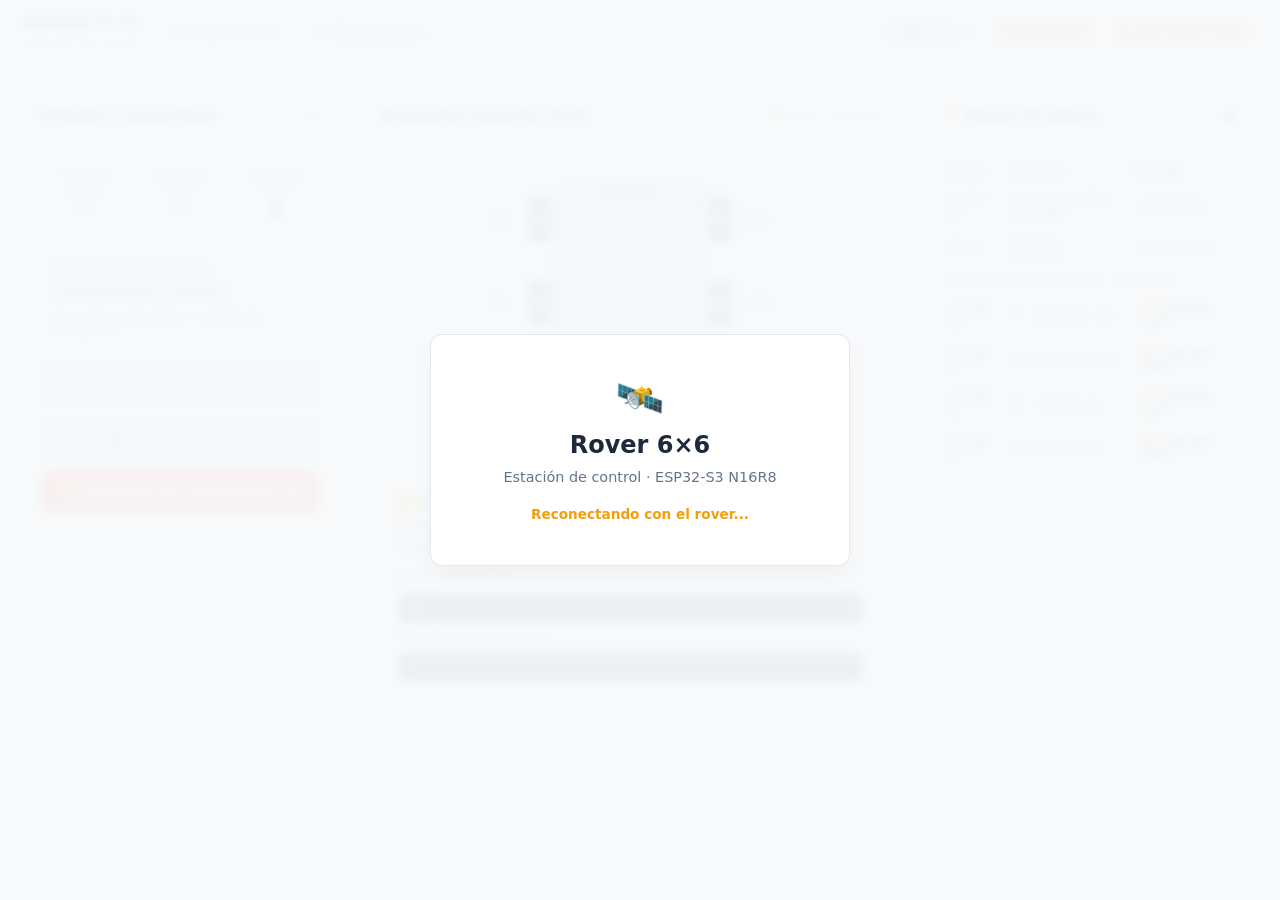
==== Proyecto_rover_panel/rover_web_gcs/index.html @ 93b54c99 "Version Arduino: traccion unica BTS7960 + direccion 4WS con 4 servos Nuevo firmware Arduino (Proyect" ====
<!DOCTYPE html>
<html lang="es">
<head>
    <meta charset="UTF-8">
    <meta name="viewport" content="width=device-width, initial-scale=1.0">
    <title>Rover 6x6 · Estación de Control</title>
    <link rel="stylesheet" href="style.css">
</head>
<body>

<!-- ===================== PANTALLA DE CONEXIÓN ===================== -->
<div id="login-screen">
    <div class="login-card">
        <div class="logo-icon">🛰️</div>
        <h2>Rover 6×6</h2>
        <p>Estación de control · ESP32-S3 N16R8</p>

        <!-- Estas opciones se ocultan cuando la propia ESP sirve la página:
             en ese caso el enlace ya existe y se conecta sola. -->
        <div class="conn-options">
            <button class="btn btn-primary" onclick="App.connectSerial()">
                🔌 Conectar por cable (USB)
            </button>

            <details class="conn-advanced">
                <summary>Conexión inalámbrica</summary>
                <div class="input-group">
                    <label for="rover-ip">Dirección IP</label>
                    <input type="text" id="rover-ip" value="192.168.4.1" placeholder="192.168.4.1">
                </div>
                <div class="input-group">
                    <label for="rover-port">Puerto</label>
                    <input type="text" id="rover-port" value="80" placeholder="80">
                </div>
                <button class="btn btn-secondary" onclick="App.connectWifi()">
                    📡 Conectar por Wi-Fi
                </button>
            </details>

            <button class="btn btn-ghost" onclick="App.connectDemo()">
                🧪 Simulación (sin hardware)
            </button>
        </div>

        <div id="login-status" class="login-status-msg"></div>
    </div>
</div>

<!-- ===================== CABECERA ===================== -->
<header class="app-header">
    <div class="header-brand">
        <span class="brand-title">ROVER 6×6</span>
        <span class="brand-subtitle">Estación de control</span>
    </div>

    <nav class="mode-tabs">
        <button class="tab-btn active" id="tab-general" onclick="App.switchMode('general')">🎮 Operación</button>
        <button class="tab-btn" id="tab-diagnostics" onclick="App.switchMode('diagnostics')">⚙️ Diagnóstico</button>
    </nav>

    <div class="header-badges">
        <span id="latency-badge" class="badge badge-gray">Latencia: --</span>
        <span id="control-badge" class="badge badge-warning" hidden>OBSERVADOR</span>
        <span id="arm-badge" class="badge badge-danger">DESARMADO</span>
        <span id="status-badge" class="badge badge-danger">● DESCONECTADO</span>
        <button id="btn-disconnect" class="btn-icon" title="Desconectar" hidden
                onclick="App.disconnect()">⏏</button>
    </div>
</header>

<div id="notice-bar" class="notice-bar"></div>

<main class="main-container">

    <!-- ===================== VISTA: OPERACIÓN ===================== -->
    <div id="view-general" class="dashboard-grid">

        <!-- Columna izquierda -->
        <div class="card">
            <div class="header-title"><span>Estado y seguridad</span><span class="card-icon">⚡</span></div>
            <hr class="divider">

            <div class="sys-stats">
                <div class="metric-box">
                    <span class="metric-label">Tiempo activo</span>
                    <strong id="uptime-val" class="metric-big">--</strong>
                </div>
                <div class="metric-box">
                    <span class="metric-label">Memoria libre</span>
                    <strong id="heap-val" class="metric-big">--</strong>
                </div>
                <div class="metric-box">
                    <span class="metric-label">Clientes web</span>
                    <strong id="clients-val" class="metric-big">0</strong>
                </div>
            </div>

            <div class="input-hud-card">
                <span class="hud-title">Entradas de conducción</span>
                <div class="hud-indicators">
                    <div id="hud-wasd" class="hud-chip">Teclado WASD</div>
                    <div id="hud-gamepad" class="hud-chip">Mando</div>
                </div>
                <p class="hint">Esc o barra espaciadora = parada de emergencia</p>
            </div>

            <div class="action-stack">
                <button id="btn-preflight" class="btn btn-wizard" data-needs-control disabled onclick="App.startPreFlight()">
                    ⚙️ Calibración pre-vuelo
                </button>
                <button id="btn-arm-toggle" class="btn btn-arm" data-needs-control disabled onclick="App.toggleArm()">
                    🛡️ ARMAR ROVER
                </button>
                <button class="btn btn-danger" onclick="App.emergencyStop()">
                    ⛔ PARADA DE EMERGENCIA
                </button>
            </div>
        </div>

        <!-- Columna central -->
        <div class="card card-center">
            <div class="header-title">
                <span>Esquema superior 6×6</span>
                <span class="legend-text">
                    <span class="dot dot-active"></span> Activo
                    <span class="dot dot-idle"></span> Reposo
                </span>
            </div>

            <div class="rover-view">
                <div class="rover-chassis">
                    <div class="chassis-header">FRENTE</div>

                    <div class="wheel w-front-left" id="m1">
                        <span class="wheel-label">M1</span><span class="wheel-val wheel-val-left">0%</span>
                    </div>
                    <div class="wheel w-front-right" id="m2">
                        <span class="wheel-label">M2</span><span class="wheel-val wheel-val-right">0%</span>
                    </div>
                    <div class="wheel w-mid-left" id="m3">
                        <span class="wheel-label">M3</span><span class="wheel-val wheel-val-left">0%</span>
                    </div>
                    <div class="wheel w-mid-right" id="m4">
                        <span class="wheel-label">M4</span><span class="wheel-val wheel-val-right">0%</span>
                    </div>
                    <div class="wheel w-rear-left" id="m5">
                        <span class="wheel-label">M5</span><span class="wheel-val wheel-val-left">0%</span>
                    </div>
                    <div class="wheel w-rear-right" id="m6">
                        <span class="wheel-label">M6</span><span class="wheel-val wheel-val-right">0%</span>
                    </div>
                </div>

                <div id="motor-test-popover" class="motor-popover hidden">
                    <div class="popover-header">
                        <span id="popover-title">Motor</span>
                        <button class="popover-close" onclick="App.closeMotorPopover()">×</button>
                    </div>
                    <div class="popover-buttons">
                        <button class="btn btn-popover btn-yes" data-needs-control id="btn-popover-forward">Adelante</button>
                        <button class="btn btn-popover btn-no" data-needs-control id="btn-popover-backward">Atrás</button>
                    </div>
                    <p class="hint">Mantén pulsado para mover</p>
                </div>
            </div>

            <!-- Monitor de enlace -->
            <div class="link-monitor">
                <div class="header-title"><span>📶 Monitor de enlace</span></div>
                <div class="link-stats">
                    <div><span class="metric-label">Estado</span><strong id="debug-link-status" data-state="off">Desconectado</strong></div>
                    <div><span class="metric-label">Tramas OK</span><strong id="debug-rx-ok" data-state="ok">0</strong></div>
                    <div><span class="metric-label">Tramas con error</span><strong id="debug-rx-err" data-state="ok">0</strong></div>
                </div>
                <span class="metric-label">Último envío (TX)</span>
                <pre id="debug-tx-data" class="wire-log wire-tx">—</pre>
                <span class="metric-label">Última telemetría (RX)</span>
                <pre id="debug-rx-data" class="wire-log wire-rx">—</pre>
            </div>
        </div>

        <!-- Columna derecha -->
        <div class="card">
            <div class="header-title"><span>📍 Mapa de pines</span><span class="card-icon">🔌</span></div>
            <hr class="divider">

            <div class="gpio-table-container">
                <table class="gpio-table">
                    <thead>
                        <tr><th>GPIO</th><th>Función</th><th>Estado</th></tr>
                    </thead>
                    <tbody>
                        <tr><td><strong>4 / 5 / 6</strong></td><td>Tracción M1–M6 · BTS7960</td><td><span id="pin-drive-badge" class="pin-badge pin-idle">INACTIVO</span></td></tr>
                        <tr><td><strong>8 / 9</strong></td><td>Bus I2C · PCA9685</td><td><span id="pin-i2c-badge" class="pin-badge pin-idle">SIN ENLACE</span></td></tr>
                        <tr><td colspan="3" class="table-section">Servos de dirección · PCA9685</td></tr>
                        <tr><td><strong>Canal 0</strong></td><td>FL · delantero izq</td><td><span id="servo-dir-0-badge" class="pin-badge pin-i2c">⏺️ CENTRO (90°)</span></td></tr>
                        <tr><td><strong>Canal 1</strong></td><td>FR · delantero der</td><td><span id="servo-dir-1-badge" class="pin-badge pin-i2c">⏺️ CENTRO (90°)</span></td></tr>
                        <tr><td><strong>Canal 2</strong></td><td>RL · trasero izq</td><td><span id="servo-dir-2-badge" class="pin-badge pin-i2c">⏺️ CENTRO (90°)</span></td></tr>
                        <tr><td><strong>Canal 3</strong></td><td>RR · trasero der</td><td><span id="servo-dir-3-badge" class="pin-badge pin-i2c">⏺️ CENTRO (90°)</span></td></tr>
                    </tbody>
                </table>
            </div>
        </div>
    </div>

    <!-- ===================== VISTA: DIAGNÓSTICO ===================== -->
    <div id="view-diagnostics" class="dashboard-grid grid-two hidden">

        <div class="card">
            <div class="header-title"><span>Tracción (M1–M6)</span></div>
            <p class="section-desc">Los 6 motores van en paralelo a un canal BTS7960: una sola consigna de velocidad y sentido.</p>

            <div class="motor-grid">
                <div class="motor-control-item" data-motor="0">
                    <label>Tracción M1–M6 · BTS7960</label>
                    <input type="range" min="-100" max="100" value="0" data-needs-control oninput="App.setDrive(this.value)">
                    <span class="val-display">0%</span>
                </div>
            </div>

            <button class="btn btn-secondary" data-needs-control onclick="App.stopDrive()">Detener tracción</button>
        </div>

        <div class="card">
            <div class="header-title"><span>Servos de dirección</span></div>

            <div class="sub-section">
                <h4>Un servo por esquina · PCA9685</h4>
                <div class="servo-row">
                    <label>FL · canal 0 (del. izq)</label>
                    <input type="range" min="0" max="180" value="90" data-needs-control oninput="App.setServo(0, this.value)">
                    <span id="servo-0-val">⏺️ CENTRO (90°)</span>
                </div>
                <div class="servo-row">
                    <label>FR · canal 1 (del. der)</label>
                    <input type="range" min="0" max="180" value="90" data-needs-control oninput="App.setServo(1, this.value)">
                    <span id="servo-1-val">⏺️ CENTRO (90°)</span>
                </div>
                <div class="servo-row">
                    <label>RL · canal 2 (tras. izq)</label>
                    <input type="range" min="0" max="180" value="90" data-needs-control oninput="App.setServo(2, this.value)">
                    <span id="servo-2-val">⏺️ CENTRO (90°)</span>
                </div>
                <div class="servo-row">
                    <label>RR · canal 3 (tras. der)</label>
                    <input type="range" min="0" max="180" value="90" data-needs-control oninput="App.setServo(3, this.value)">
                    <span id="servo-3-val">⏺️ CENTRO (90°)</span>
                </div>
            </div>
        </div>

    </div>
</main>

<!-- ===================== MODAL PRE-VUELO ===================== -->
<div id="calibration-modal" class="modal-backdrop">
    <div class="modal-content">
        <div class="wizard-header">
            <span class="wizard-step-badge" id="modal-step-badge">PASO 1</span>
            <h3 id="modal-step-title">Comprobación del enlace</h3>
        </div>
        <div class="wizard-body">
            <p id="modal-step-desc">Verificando enlace...</p>
        </div>
        <div class="wizard-footer">
            <button class="btn btn-no" onclick="App.answerPreFlight(false)">Cancelar</button>
            <button class="btn btn-yes" id="btn-wizard-yes" onclick="App.answerPreFlight(true)">Sí, confirmar</button>
        </div>
    </div>
</div>

<script src="app.js"></script>
</body>
</html>
---- Proyecto_rover_panel/rover_web_gcs/style.css ----
/* ==========================================================================
   Rover 6x6 - Estacion de control
   ========================================================================== */

:root {
    --bg-primary: #F8F9FA;
    --card-bg: #FFFFFF;
    --text-main: #1E293B;
    --text-muted: #64748B;
    --accent-blue: #2563EB;
    --accent-purple: #8B5CF6;
    --success: #10B981;
    --warning: #F59E0B;
    --danger: #EF4444;
    --border-color: #E2E8F0;
    --surface-alt: #F8FAFC;
    --radius: 12px;
    --shadow: 0 10px 25px -5px rgba(0, 0, 0, 0.05);
}

* {
    box-sizing: border-box;
    margin: 0;
    padding: 0;
    font-family: 'Segoe UI', system-ui, -apple-system, BlinkMacSystemFont, sans-serif;
}

body {
    background-color: var(--bg-primary);
    color: var(--text-main);
    display: flex;
    flex-direction: column;
    height: 100vh;
    overflow: hidden;
}

.hidden { display: none !important; }

/* --- 1. PANTALLA DE CONEXION --- */
#login-screen {
    position: fixed;
    inset: 0;
    background: rgba(248, 249, 250, 0.96);
    display: flex;
    justify-content: center;
    align-items: center;
    z-index: 1000;
    backdrop-filter: blur(4px);
}

.login-card {
    background: var(--card-bg);
    padding: 2.5rem;
    border-radius: var(--radius);
    box-shadow: var(--shadow);
    border: 1px solid var(--border-color);
    width: 100%;
    max-width: 420px;
    text-align: center;
    display: flex;
    flex-direction: column;
    gap: 0.6rem;
}

.logo-icon { font-size: 2.5rem; }
.login-card h2 { font-size: 1.5rem; }
.login-card p { color: var(--text-muted); font-size: 0.9rem; margin-bottom: 0.75rem; }

.conn-advanced {
    text-align: left;
    border: 1px solid var(--border-color);
    border-radius: 8px;
    padding: 0.6rem 0.8rem;
}

.conn-advanced summary {
    cursor: pointer;
    font-size: 0.85rem;
    font-weight: 600;
    color: var(--text-muted);
    user-select: none;
}

.conn-advanced[open] summary { margin-bottom: 0.8rem; }

.input-group { margin-bottom: 0.8rem; }

.input-group label {
    display: block;
    font-size: 0.72rem;
    font-weight: 700;
    margin-bottom: 0.3rem;
    color: var(--text-muted);
    letter-spacing: 0.5px;
    text-transform: uppercase;
}

.input-group input {
    width: 100%;
    padding: 0.6rem;
    border: 1px solid var(--border-color);
    border-radius: 8px;
    font-size: 0.95rem;
    outline: none;
    transition: border-color 0.2s;
}

.input-group input:focus { border-color: var(--accent-blue); }

.login-status-msg {
    min-height: 1.2rem;
    font-size: 0.85rem;
    font-weight: 600;
    color: var(--text-muted);
}

.login-status-msg[data-kind="info"] { color: var(--warning); }
.login-status-msg[data-kind="error"] { color: var(--danger); }

/* --- BOTONES --- */
.btn {
    width: 100%;
    padding: 0.8rem;
    background: var(--accent-blue);
    color: white;
    border: none;
    border-radius: 8px;
    font-weight: 600;
    font-size: 0.95rem;
    cursor: pointer;
    transition: opacity 0.15s ease, transform 0.15s ease;
}

.btn:hover:not(:disabled) { opacity: 0.92; transform: translateY(-1px); }
.btn:disabled { background: #CBD5E1; cursor: not-allowed; transform: none; }

.btn-primary   { background: var(--accent-blue); }
.btn-secondary { background: #475569; }
.btn-wizard    { background: var(--accent-purple); }
.btn-danger    { background: var(--danger); }
.btn-yes       { background: var(--success); }
.btn-no        { background: var(--danger); }

.btn-ghost {
    background: transparent;
    color: var(--text-muted);
    border: 1px dashed var(--border-color);
}

.btn-arm { background: var(--danger); }
.btn-arm.armed { background: var(--success); }

.btn-small { padding: 0.4rem 0.8rem; font-size: 0.85rem; width: auto; }

.btn-icon {
    background: transparent;
    border: 1px solid var(--border-color);
    border-radius: 6px;
    width: 28px;
    height: 28px;
    cursor: pointer;
    color: var(--text-muted);
    font-size: 0.9rem;
    line-height: 1;
}

.btn-icon:hover { color: var(--danger); border-color: var(--danger); }

/* --- 2. CABECERA --- */
.app-header {
    background: var(--card-bg);
    border-bottom: 1px solid var(--border-color);
    padding: 0.75rem 1.5rem;
    display: flex;
    align-items: center;
    justify-content: space-between;
    gap: 0.75rem 1rem;
    flex-wrap: wrap;
}

.brand-title { font-size: 1.1rem; font-weight: 800; display: block; }
.brand-subtitle { font-size: 0.75rem; color: var(--text-muted); }

.mode-tabs {
    display: flex;
    gap: 0.5rem;
    background: #F1F5F9;
    padding: 4px;
    border-radius: 10px;
}

.tab-btn {
    padding: 0.5rem 1rem;
    border: none;
    background: transparent;
    border-radius: 7px;
    font-size: 0.85rem;
    font-weight: 600;
    color: var(--text-muted);
    cursor: pointer;
    transition: background 0.2s, color 0.2s;
}

.tab-btn.active {
    background: var(--card-bg);
    color: var(--accent-blue);
    box-shadow: 0 2px 5px rgba(0, 0, 0, 0.05);
}

.header-badges {
    display: flex;
    gap: 0.5rem;
    align-items: center;
    flex-wrap: wrap;
    justify-content: flex-end;
    /* min-width:0 permite que el bloque se comprima y sus insignias envuelvan
       en pantallas estrechas, en vez de empujar el ancho de la pagina. */
    flex: 1 1 auto;
    min-width: 0;
}

.badge {
    font-size: 0.75rem;
    font-weight: 700;
    padding: 0.35rem 0.75rem;
    border-radius: 20px;
    white-space: nowrap;
}

.badge-gray    { background: #E2E8F0; color: #475569; }
.badge-warning { background: #FEF3C7; color: #D97706; }
.badge-success { background: #D1FAE5; color: #059669; }
.badge-danger  { background: #FEE2E2; color: #DC2626; }

/* --- Barra de avisos --- */
.notice-bar {
    max-height: 0;
    overflow: hidden;
    background: #FEF3C7;
    color: #92400E;
    font-size: 0.85rem;
    font-weight: 600;
    text-align: center;
    transition: max-height 0.2s ease, padding 0.2s ease;
    padding: 0 1rem;
}

.notice-bar.visible { max-height: 3rem; padding: 0.6rem 1rem; }

/* --- 3. REJILLA PRINCIPAL --- */
.main-container { flex: 1; padding: 1.25rem; overflow-y: auto; }

.dashboard-grid {
    display: grid;
    grid-template-columns: 320px minmax(0, 1fr) 340px;
    gap: 1.25rem;
    align-items: start;
    min-height: 100%;
}

.dashboard-grid.grid-two { grid-template-columns: minmax(0, 1fr) minmax(0, 1fr); }

@media (max-width: 1200px) {
    .dashboard-grid,
    .dashboard-grid.grid-two { grid-template-columns: 1fr; }
}

/* La ESP sirvio la pagina: el enlace ya existe, sobra elegir transporte. */
#login-screen.web-mode .conn-options { display: none; }

.card {
    background: var(--card-bg);
    border-radius: var(--radius);
    border: 1px solid var(--border-color);
    padding: 1.25rem;
    display: flex;
    flex-direction: column;
    gap: 1rem;
    box-shadow: var(--shadow);
}

.header-title {
    font-size: 1rem;
    font-weight: 700;
    display: flex;
    justify-content: space-between;
    align-items: center;
    gap: 0.5rem;
}

.divider { border: 0; border-top: 1px solid var(--border-color); }

.legend-text { font-size: 0.7rem; color: var(--text-muted); font-weight: 500; }

.dot {
    display: inline-block;
    width: 8px;
    height: 8px;
    border-radius: 50%;
    margin-left: 0.4rem;
}

.dot-active { background: var(--success); }
.dot-idle { background: #CBD5E1; }

.hint { font-size: 0.7rem; color: var(--text-muted); margin-top: 0.5rem; }

/* --- Metricas --- */
.metric-box {
    background: var(--surface-alt);
    border-radius: 8px;
    padding: 0.85rem;
    border: 1px solid #F1F5F9;
}

.metric-label {
    font-size: 0.72rem;
    color: var(--text-muted);
    font-weight: 600;
    display: block;
    margin-bottom: 0.25rem;
}

.metric-big { font-size: 1.35rem; font-weight: 800; }

.sys-stats { display: grid; grid-template-columns: repeat(3, 1fr); gap: 0.5rem; }
.sys-stats .metric-box { padding: 0.6rem; text-align: center; }
.sys-stats .metric-label { font-size: 0.65rem; }

.action-stack {
    display: flex;
    flex-direction: column;
    gap: 0.6rem;
    margin-top: auto;
}

/* --- HUD de entradas --- */
.input-hud-card { background: #F1F5F9; padding: 0.75rem; border-radius: 8px; }

.hud-title {
    font-size: 0.72rem;
    font-weight: 700;
    color: var(--text-muted);
    display: block;
    margin-bottom: 0.4rem;
}

.hud-indicators { display: flex; gap: 0.5rem; }

.hud-chip {
    font-size: 0.7rem;
    font-weight: 700;
    padding: 0.25rem 0.5rem;
    background: #CBD5E1;
    color: #475569;
    border-radius: 4px;
    transition: background 0.15s, color 0.15s;
}

.hud-chip.active { background: var(--accent-blue); color: white; }

/* --- 4. ESQUEMA TOP-DOWN --- */
.rover-view {
    position: relative;
    background: #F1F5F9;
    border-radius: var(--radius);
    display: flex;
    justify-content: center;
    align-items: center;
    border: 1px dashed var(--border-color);
    min-height: 320px;
    padding: 1rem 3rem;
}

.rover-chassis {
    width: 150px;
    height: 240px;
    background: #CBD5E1;
    border-radius: 18px;
    position: relative;
    box-shadow: inset 0 0 12px rgba(0, 0, 0, 0.06);
    border: 2px solid #94A3B8;
}

.chassis-header {
    text-align: center;
    font-size: 0.65rem;
    font-weight: 800;
    color: #475569;
    margin-top: 6px;
    letter-spacing: 1px;
}

.wheel {
    --wheel-power: 0%;
    width: 26px;
    height: 48px;
    background: #475569;
    border-radius: 7px;
    position: absolute;
    border: 2px solid #94A3B8;
    transition: background 0.2s, border-color 0.2s, transform 0.15s;
    display: flex;
    align-items: center;
    justify-content: center;
    cursor: pointer;
}

.wheel:hover { box-shadow: 0 0 10px rgba(37, 99, 235, 0.4); transform: scale(1.06); }

/* La barra interior crece con el modulo de la velocidad. */
.wheel::after {
    content: '';
    position: absolute;
    inset: auto 2px 2px 2px;
    height: var(--wheel-power);
    max-height: calc(100% - 4px);
    border-radius: 5px;
    background: rgba(255, 255, 255, 0.35);
    transition: height 0.15s linear;
}

.wheel-label { font-size: 0.65rem; font-weight: 800; color: #FFF; z-index: 1; }

.wheel-val {
    font-size: 0.72rem;
    font-weight: 700;
    color: var(--text-main);
    background: #FFF;
    padding: 2px 6px;
    border-radius: 6px;
    border: 1px solid var(--border-color);
    box-shadow: 0 2px 4px rgba(0, 0, 0, 0.06);
    position: absolute;
    top: 50%;
    transform: translateY(-50%);
    white-space: nowrap;
}

.wheel-val-left { right: 34px; }
.wheel-val-right { left: 34px; }

.wheel.active { background: var(--success); border-color: #059669; }
.wheel.active.reverse { background: var(--warning); border-color: #D97706; }

.w-front-left  { top: 12px; left: -30px; }
.w-front-right { top: 12px; right: -30px; }
.w-mid-left    { top: 96px; left: -30px; }
.w-mid-right   { top: 96px; right: -30px; }
.w-rear-left   { bottom: 12px; left: -30px; }
.w-rear-right  { bottom: 12px; right: -30px; }

/* --- Monitor de enlace --- */
.link-monitor {
    background: var(--surface-alt);
    border: 1px solid var(--border-color);
    border-radius: var(--radius);
    padding: 1rem;
    display: flex;
    flex-direction: column;
    gap: 0.4rem;
}

.link-stats {
    display: grid;
    grid-template-columns: repeat(3, 1fr);
    gap: 0.75rem;
    margin-bottom: 0.4rem;
}

.link-stats strong { font-size: 0.85rem; font-weight: 700; }
.link-stats strong[data-state="ok"]   { color: var(--success); }
.link-stats strong[data-state="warn"] { color: var(--warning); }
.link-stats strong[data-state="off"]  { color: var(--text-muted); }

.wire-log {
    background: #0F172A;
    padding: 0.5rem;
    border-radius: 6px;
    font-family: 'Cascadia Code', Consolas, monospace;
    font-size: 0.7rem;
    white-space: pre-wrap;
    word-break: break-all;
    max-height: 4.5rem;
    overflow-y: auto;
}

.wire-tx { color: #4ADE80; }
.wire-rx { color: #60A5FA; }

/* --- 5. TABLA DE PINES --- */
.gpio-table-container {
    overflow-y: auto;
    max-height: 460px;
    border-radius: 6px;
    border: 1px solid var(--border-color);
}

.gpio-table {
    width: 100%;
    border-collapse: collapse;
    font-size: 0.75rem;
    text-align: left;
    background: white;
}

.gpio-table th {
    background: #F1F5F9;
    color: var(--text-muted);
    font-weight: 700;
    padding: 6px 8px;
    position: sticky;
    top: 0;
    border-bottom: 1px solid var(--border-color);
}

.gpio-table td { padding: 6px 8px; border-bottom: 1px solid #F1F5F9; }

.table-section {
    background: #F8FAFC;
    font-weight: 700;
    font-size: 0.7rem;
    color: var(--text-muted);
    text-transform: uppercase;
    letter-spacing: 0.5px;
}

.pin-badge {
    font-size: 0.65rem;
    font-weight: 800;
    padding: 2px 6px;
    border-radius: 4px;
    letter-spacing: 0.3px;
    display: inline-block;
}

.pin-active { background: #D1FAE5; color: #059669; border: 1px solid #A7F3D0; }
.pin-idle   { background: #F1F5F9; color: #64748B; border: 1px solid var(--border-color); }
.pin-i2c    { background: #E0F2FE; color: #0284C7; border: 1px solid #BAE6FD; }

/* --- 6. DIAGNOSTICO --- */
.section-desc { font-size: 0.85rem; color: var(--text-muted); }

.sub-section h4 { font-size: 0.85rem; margin-bottom: 0.5rem; }

.motor-grid { display: grid; grid-template-columns: 1fr 1fr; gap: 0.75rem; }

.motor-control-item {
    background: var(--surface-alt);
    padding: 0.6rem 0.8rem;
    border-radius: 8px;
    border: 1px solid #F1F5F9;
    display: flex;
    flex-direction: column;
    gap: 0.25rem;
}

.motor-control-item label { font-size: 0.75rem; font-weight: 700; }
.motor-control-item input[type="range"] { width: 100%; }

.val-display {
    font-size: 0.75rem;
    font-weight: 700;
    color: var(--accent-blue);
    text-align: right;
}

.servo-row {
    display: flex;
    align-items: center;
    gap: 0.75rem;
    margin-top: 0.5rem;
}

.servo-row label { font-size: 0.78rem; font-weight: 600; width: 130px; flex-shrink: 0; }
.servo-row input { flex: 1; min-width: 0; }
.servo-row span { font-size: 0.72rem; width: 130px; text-align: right; flex-shrink: 0; }


.info-text { font-size: 0.85rem; color: var(--text-muted); margin-top: 0.5rem; }

.adc-monitor-box {
    background: var(--surface-alt);
    border: 1px solid var(--border-color);
    border-radius: var(--radius);
    padding: 2rem;
    text-align: center;
}

.adc-monitor-box h1 { font-size: 2.5rem; color: var(--accent-blue); margin: 0.5rem 0; }

/* --- 7. MODAL PRE-VUELO --- */
.modal-backdrop {
    position: fixed;
    inset: 0;
    background: rgba(0, 0, 0, 0.45);
    display: none;
    justify-content: center;
    align-items: center;
    z-index: 2000;
    backdrop-filter: blur(3px);
}

.modal-content {
    background: white;
    padding: 2rem;
    border-radius: var(--radius);
    max-width: 480px;
    width: 100%;
    box-shadow: 0 20px 40px rgba(0, 0, 0, 0.15);
}

.wizard-step-badge {
    font-size: 0.7rem;
    font-weight: 800;
    background: var(--accent-purple);
    color: white;
    padding: 0.2rem 0.6rem;
    border-radius: 4px;
    letter-spacing: 0.5px;
}

.wizard-header h3 { margin-top: 0.5rem; font-size: 1.25rem; }

.wizard-body {
    font-size: 0.95rem;
    color: var(--text-muted);
    margin: 1rem 0 1.5rem;
    line-height: 1.5;
    min-height: 4.5rem;
}

.wizard-footer { display: flex; gap: 1rem; }

/* --- 8. POPOVER DE PRUEBA DE MOTOR --- */
.motor-popover {
    position: absolute;
    background: rgba(255, 255, 255, 0.97);
    backdrop-filter: blur(10px);
    border: 1px solid var(--border-color);
    border-radius: var(--radius);
    padding: 0.75rem;
    box-shadow: 0 15px 30px rgba(0, 0, 0, 0.15);
    z-index: 500;
    display: flex;
    flex-direction: column;
    gap: 0.5rem;
    width: 180px;
}

.popover-header {
    display: flex;
    justify-content: space-between;
    align-items: center;
    font-weight: 700;
    font-size: 0.8rem;
    gap: 0.5rem;
}

.popover-close {
    background: none;
    border: none;
    font-size: 1.1rem;
    cursor: pointer;
    color: var(--text-muted);
    line-height: 1;
}

.popover-close:hover { color: var(--danger); }

.popover-buttons { display: flex; gap: 0.5rem; }

.btn-popover {
    padding: 0.5rem 0.25rem;
    font-size: 0.78rem;
    flex: 1;
    border-radius: 6px;
    font-weight: 700;
    user-select: none;
    touch-action: none;
}
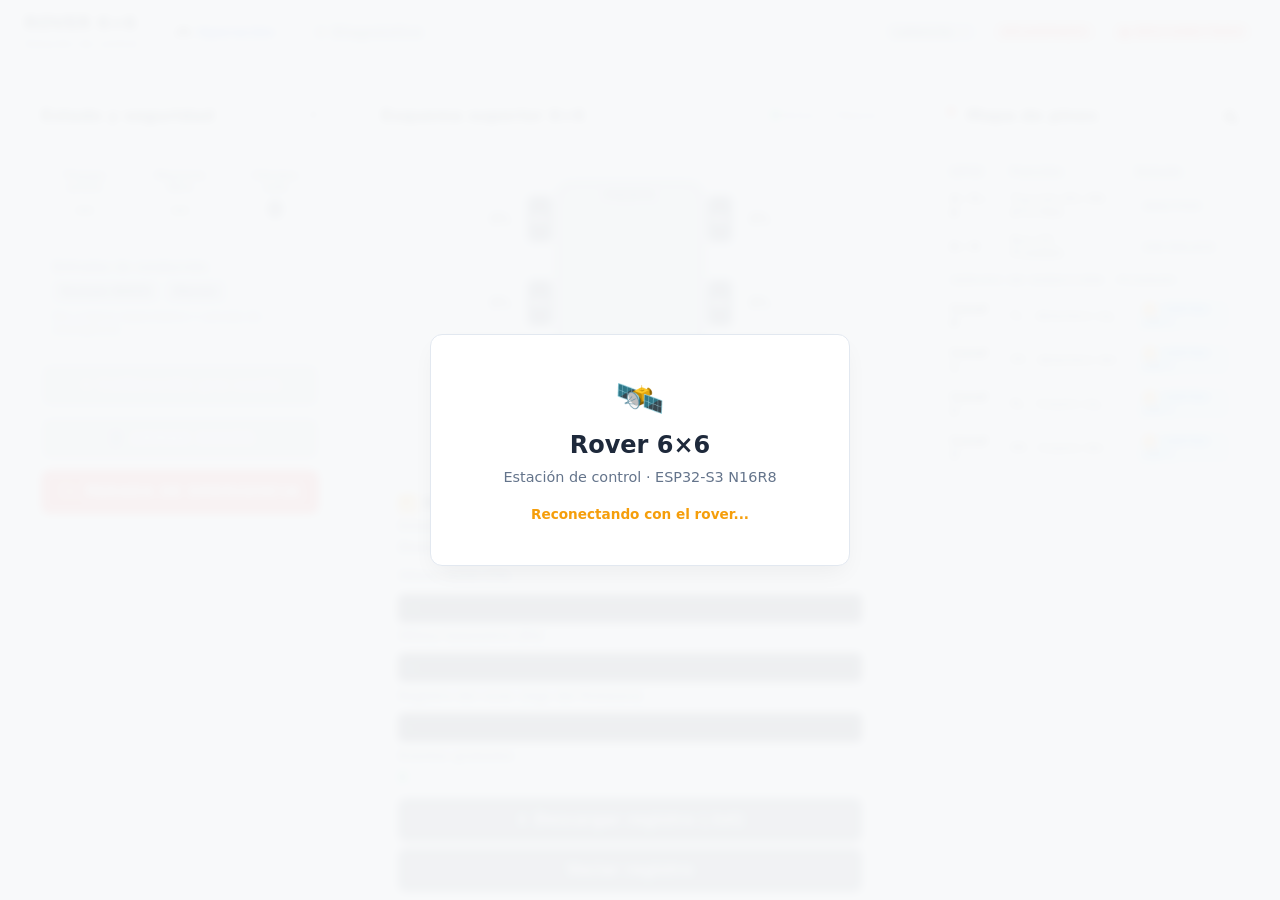
==== commit afb29b8c: "Implementa sistema de failsafe y mejoras en la gestión de WebSocket - Añadido soporte para failsafe " ====
--- a/Proyecto_rover_panel/rover_web_gcs/index.html
+++ b/Proyecto_rover_panel/rover_web_gcs/index.html
@@ -176,6 +176,13 @@
                 <pre id="debug-tx-data" class="wire-log wire-tx">—</pre>
                 <span class="metric-label">Última telemetría (RX)</span>
                 <pre id="debug-rx-data" class="wire-log wire-rx">—</pre>
+                <span class="metric-label">Registro del rover (logs del firmware)</span>
+                <pre id="debug-log-data" class="wire-log">—</pre>
+                <div class="link-stats">
+                    <div><span class="metric-label">Eventos grabados</span><strong id="debug-rec-count" data-state="ok">0</strong></div>
+                </div>
+                <button class="btn btn-secondary" onclick="Recorder.download()">⬇️ Descargar registro (.txt)</button>
+                <button class="btn btn-secondary" onclick="Recorder.clear()">Vaciar registro</button>
             </div>
         </div>
 
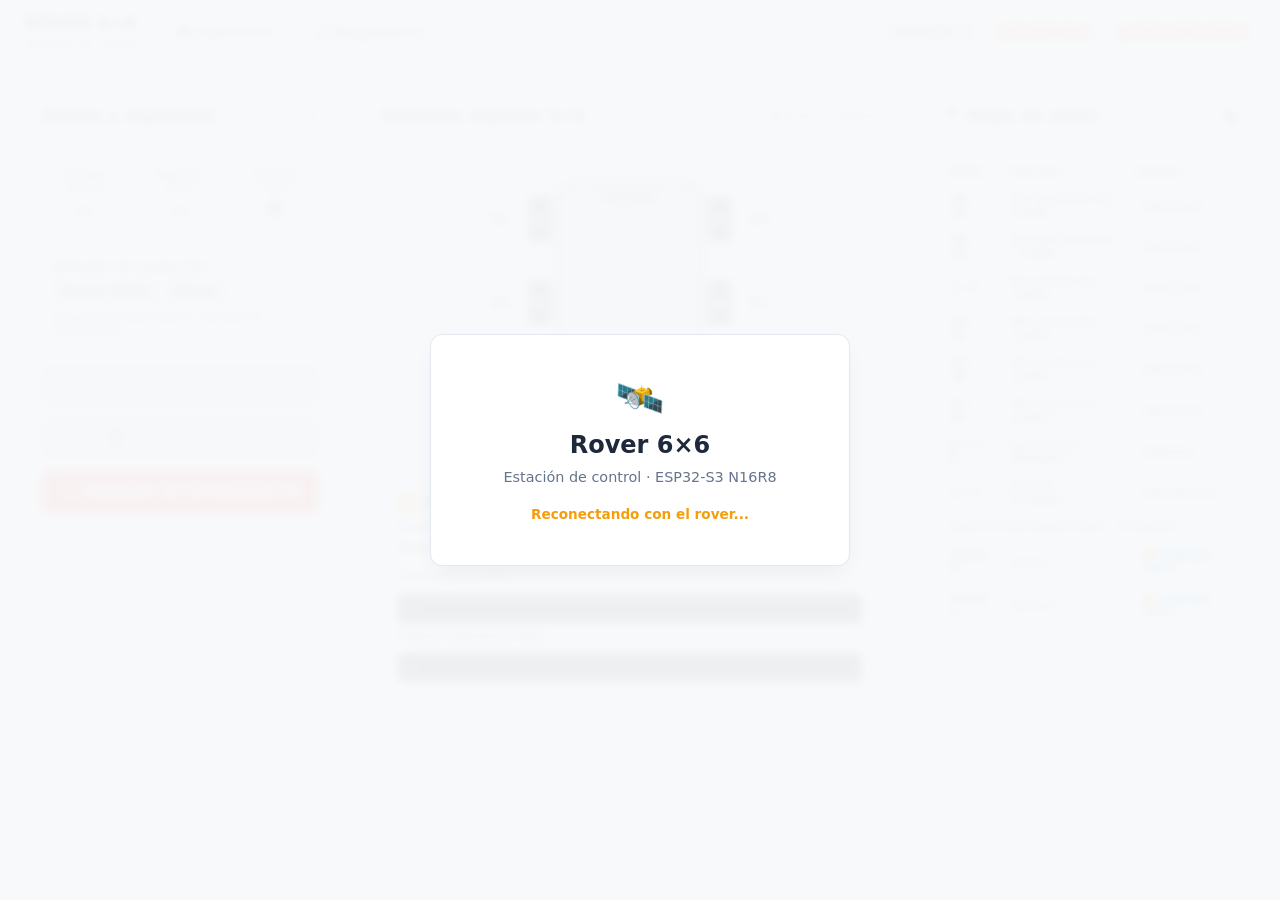
==== commit b158666d: "refactor: restructure firmware and panel into MVC, port firmware to Arduino C++ Firmware (Proyecto_r" ====
--- a/Proyecto_rover_panel/rover_web_gcs/index.html
+++ b/Proyecto_rover_panel/rover_web_gcs/index.html
@@ -8,6 +8,8 @@
 </head>
 <body>
 
+<!-- Vista pura: sin onclick. Los eventos los enlazan las vistas de js/view/. -->
+
 <!-- ===================== PANTALLA DE CONEXIÓN ===================== -->
 <div id="login-screen">
     <div class="login-card">
@@ -18,7 +20,7 @@
         <!-- Estas opciones se ocultan cuando la propia ESP sirve la página:
              en ese caso el enlace ya existe y se conecta sola. -->
         <div class="conn-options">
-            <button class="btn btn-primary" onclick="App.connectSerial()">
+            <button id="btn-connect-serial" class="btn btn-primary">
                 🔌 Conectar por cable (USB)
             </button>
 
@@ -32,12 +34,12 @@
                     <label for="rover-port">Puerto</label>
                     <input type="text" id="rover-port" value="80" placeholder="80">
                 </div>
-                <button class="btn btn-secondary" onclick="App.connectWifi()">
+                <button id="btn-connect-wifi" class="btn btn-secondary">
                     📡 Conectar por Wi-Fi
                 </button>
             </details>
 
-            <button class="btn btn-ghost" onclick="App.connectDemo()">
+            <button id="btn-connect-demo" class="btn btn-ghost">
                 🧪 Simulación (sin hardware)
             </button>
         </div>
@@ -54,8 +56,8 @@
     </div>
 
     <nav class="mode-tabs">
-        <button class="tab-btn active" id="tab-general" onclick="App.switchMode('general')">🎮 Operación</button>
-        <button class="tab-btn" id="tab-diagnostics" onclick="App.switchMode('diagnostics')">⚙️ Diagnóstico</button>
+        <button class="tab-btn active" id="tab-general">🎮 Operación</button>
+        <button class="tab-btn" id="tab-diagnostics">⚙️ Diagnóstico</button>
     </nav>
 
     <div class="header-badges">
@@ -63,8 +65,7 @@
         <span id="control-badge" class="badge badge-warning" hidden>OBSERVADOR</span>
         <span id="arm-badge" class="badge badge-danger">DESARMADO</span>
         <span id="status-badge" class="badge badge-danger">● DESCONECTADO</span>
-        <button id="btn-disconnect" class="btn-icon" title="Desconectar" hidden
-                onclick="App.disconnect()">⏏</button>
+        <button id="btn-disconnect" class="btn-icon" title="Desconectar" hidden>⏏</button>
     </div>
 </header>
 
@@ -105,13 +106,13 @@
             </div>
 
             <div class="action-stack">
-                <button id="btn-preflight" class="btn btn-wizard" data-needs-control disabled onclick="App.startPreFlight()">
+                <button id="btn-preflight" class="btn btn-wizard" data-needs-control disabled>
                     ⚙️ Calibración pre-vuelo
                 </button>
-                <button id="btn-arm-toggle" class="btn btn-arm" data-needs-control disabled onclick="App.toggleArm()">
+                <button id="btn-arm-toggle" class="btn btn-arm" data-needs-control disabled>
                     🛡️ ARMAR ROVER
                 </button>
-                <button class="btn btn-danger" onclick="App.emergencyStop()">
+                <button id="btn-estop" class="btn btn-danger">
                     ⛔ PARADA DE EMERGENCIA
                 </button>
             </div>
@@ -154,7 +155,7 @@
                 <div id="motor-test-popover" class="motor-popover hidden">
                     <div class="popover-header">
                         <span id="popover-title">Motor</span>
-                        <button class="popover-close" onclick="App.closeMotorPopover()">×</button>
+                        <button id="btn-popover-close" class="popover-close">×</button>
                     </div>
                     <div class="popover-buttons">
                         <button class="btn btn-popover btn-yes" data-needs-control id="btn-popover-forward">Adelante</button>
@@ -176,13 +177,6 @@
                 <pre id="debug-tx-data" class="wire-log wire-tx">—</pre>
                 <span class="metric-label">Última telemetría (RX)</span>
                 <pre id="debug-rx-data" class="wire-log wire-rx">—</pre>
-                <span class="metric-label">Registro del rover (logs del firmware)</span>
-                <pre id="debug-log-data" class="wire-log">—</pre>
-                <div class="link-stats">
-                    <div><span class="metric-label">Eventos grabados</span><strong id="debug-rec-count" data-state="ok">0</strong></div>
-                </div>
-                <button class="btn btn-secondary" onclick="Recorder.download()">⬇️ Descargar registro (.txt)</button>
-                <button class="btn btn-secondary" onclick="Recorder.clear()">Vaciar registro</button>
             </div>
         </div>
 
@@ -197,13 +191,20 @@
                         <tr><th>GPIO</th><th>Función</th><th>Estado</th></tr>
                     </thead>
                     <tbody>
-                        <tr><td><strong>4 / 5 / 6</strong></td><td>Tracción M1–M6 · BTS7960</td><td><span id="pin-drive-badge" class="pin-badge pin-idle">INACTIVO</span></td></tr>
-                        <tr><td><strong>8 / 9</strong></td><td>Bus I2C · PCA9685</td><td><span id="pin-i2c-badge" class="pin-badge pin-idle">SIN ENLACE</span></td></tr>
+                        <tr><td><strong>40 / 39</strong></td><td>M1 delantero izq · L298N</td><td><span id="pin-m1-badge" class="pin-badge pin-idle">INACTIVO</span></td></tr>
+                        <tr><td><strong>38 / 16</strong></td><td>M2 delantero der · L298N</td><td><span id="pin-m2-badge" class="pin-badge pin-idle">INACTIVO</span></td></tr>
+                        <tr><td><strong>1 / 2</strong></td><td>M3 central izq · L298N</td><td><span id="pin-m3-badge" class="pin-badge pin-idle">INACTIVO</span></td></tr>
+                        <tr><td><strong>42 / 41</strong></td><td>M4 central der · L298N</td><td><span id="pin-m4-badge" class="pin-badge pin-idle">INACTIVO</span></td></tr>
+                        <tr><td><strong>17 / 18</strong></td><td>M5 trasero izq · L298N</td><td><span id="pin-m5-badge" class="pin-badge pin-idle">INACTIVO</span></td></tr>
+                        <tr><td><strong>21 / 47</strong></td><td>M6 trasero der · L298N</td><td><span id="pin-m6-badge" class="pin-badge pin-idle">INACTIVO</span></td></tr>
+                        <tr><td><strong>6 / 7 / 8</strong></td><td>Paso a paso · DRV8825</td><td><span id="stepper-state-badge" class="pin-badge pin-idle">REPOSO</span></td></tr>
+                        <tr><td><strong>4 / 5</strong></td><td>Bus I2C · PCA9685</td><td><span id="pin-i2c-badge" class="pin-badge pin-idle">SIN ENLACE</span></td></tr>
                         <tr><td colspan="3" class="table-section">Servos de dirección · PCA9685</td></tr>
-                        <tr><td><strong>Canal 0</strong></td><td>FL · delantero izq</td><td><span id="servo-dir-0-badge" class="pin-badge pin-i2c">⏺️ CENTRO (90°)</span></td></tr>
-                        <tr><td><strong>Canal 1</strong></td><td>FR · delantero der</td><td><span id="servo-dir-1-badge" class="pin-badge pin-i2c">⏺️ CENTRO (90°)</span></td></tr>
-                        <tr><td><strong>Canal 2</strong></td><td>RL · trasero izq</td><td><span id="servo-dir-2-badge" class="pin-badge pin-i2c">⏺️ CENTRO (90°)</span></td></tr>
-                        <tr><td><strong>Canal 3</strong></td><td>RR · trasero der</td><td><span id="servo-dir-3-badge" class="pin-badge pin-i2c">⏺️ CENTRO (90°)</span></td></tr>
+                        <tr><td><strong>Canal 0</strong></td><td>Servo 1</td><td><span id="servo-dir-0-badge" class="pin-badge pin-i2c">⏺️ CENTRO (90°)</span></td></tr>
+                        <tr><td><strong>Canal 1</strong></td><td>Servo 2</td><td><span id="servo-dir-1-badge" class="pin-badge pin-i2c">⏺️ CENTRO (90°)</span></td></tr>
+                        <tr><td><strong>Canal 2</strong></td><td>Servo 3</td><td><span id="servo-dir-2-badge" class="pin-badge pin-i2c">⏺️ CENTRO (90°)</span></td></tr>
+                        <tr><td><strong>Canal 3</strong></td><td>Servo 4</td><td><span id="servo-dir-3-badge" class="pin-badge pin-i2c">⏺️ CENTRO (90°)</span></td></tr>
+                        <tr><td><strong>Canal 4</strong></td><td>Servo 5 · en suspensión</td><td><span id="servo-dir-4-badge" class="pin-badge pin-i2c">⏺️ CENTRO (90°)</span></td></tr>
                     </tbody>
                 </table>
             </div>
@@ -214,45 +215,88 @@
     <div id="view-diagnostics" class="dashboard-grid grid-two hidden">
 
         <div class="card">
-            <div class="header-title"><span>Tracción (M1–M6)</span></div>
-            <p class="section-desc">Los 6 motores van en paralelo a un canal BTS7960: una sola consigna de velocidad y sentido.</p>
+            <div class="header-title"><span>Motores DC (M1–M6)</span></div>
+            <p class="section-desc">Prueba individual de velocidad y sentido en cada canal L298N.</p>
 
             <div class="motor-grid">
                 <div class="motor-control-item" data-motor="0">
-                    <label>Tracción M1–M6 · BTS7960</label>
-                    <input type="range" min="-100" max="100" value="0" data-needs-control oninput="App.setDrive(this.value)">
-                    <span class="val-display">0%</span>
-                </div>
-            </div>
-
-            <button class="btn btn-secondary" data-needs-control onclick="App.stopDrive()">Detener tracción</button>
+                    <label>M1 · Delantero izq</label>
+                    <input type="range" min="-100" max="100" value="0" data-needs-control>
+                    <span class="val-display">0%</span>
+                </div>
+                <div class="motor-control-item" data-motor="1">
+                    <label>M2 · Delantero der</label>
+                    <input type="range" min="-100" max="100" value="0" data-needs-control>
+                    <span class="val-display">0%</span>
+                </div>
+                <div class="motor-control-item" data-motor="2">
+                    <label>M3 · Central izq</label>
+                    <input type="range" min="-100" max="100" value="0" data-needs-control>
+                    <span class="val-display">0%</span>
+                </div>
+                <div class="motor-control-item" data-motor="3">
+                    <label>M4 · Central der</label>
+                    <input type="range" min="-100" max="100" value="0" data-needs-control>
+                    <span class="val-display">0%</span>
+                </div>
+                <div class="motor-control-item" data-motor="4">
+                    <label>M5 · Trasero izq</label>
+                    <input type="range" min="-100" max="100" value="0" data-needs-control>
+                    <span class="val-display">0%</span>
+                </div>
+                <div class="motor-control-item" data-motor="5">
+                    <label>M6 · Trasero der</label>
+                    <input type="range" min="-100" max="100" value="0" data-needs-control>
+                    <span class="val-display">0%</span>
+                </div>
+            </div>
+
+            <button id="btn-stop-all-motors" class="btn btn-secondary" data-needs-control>Detener todos los motores</button>
         </div>
 
         <div class="card">
-            <div class="header-title"><span>Servos de dirección</span></div>
+            <div class="header-title"><span>Servos y paso a paso</span></div>
 
             <div class="sub-section">
-                <h4>Un servo por esquina · PCA9685</h4>
-                <div class="servo-row">
-                    <label>FL · canal 0 (del. izq)</label>
-                    <input type="range" min="0" max="180" value="90" data-needs-control oninput="App.setServo(0, this.value)">
+                <h4>Servos de dirección · PCA9685</h4>
+                <div class="servo-row">
+                    <label>Servo 1 · canal 0</label>
+                    <input type="range" min="0" max="180" value="90" data-needs-control data-servo="0">
                     <span id="servo-0-val">⏺️ CENTRO (90°)</span>
                 </div>
                 <div class="servo-row">
-                    <label>FR · canal 1 (del. der)</label>
-                    <input type="range" min="0" max="180" value="90" data-needs-control oninput="App.setServo(1, this.value)">
+                    <label>Servo 2 · canal 1</label>
+                    <input type="range" min="0" max="180" value="90" data-needs-control data-servo="1">
                     <span id="servo-1-val">⏺️ CENTRO (90°)</span>
                 </div>
                 <div class="servo-row">
-                    <label>RL · canal 2 (tras. izq)</label>
-                    <input type="range" min="0" max="180" value="90" data-needs-control oninput="App.setServo(2, this.value)">
+                    <label>Servo 3 · canal 2</label>
+                    <input type="range" min="0" max="180" value="90" data-needs-control data-servo="2">
                     <span id="servo-2-val">⏺️ CENTRO (90°)</span>
                 </div>
                 <div class="servo-row">
-                    <label>RR · canal 3 (tras. der)</label>
-                    <input type="range" min="0" max="180" value="90" data-needs-control oninput="App.setServo(3, this.value)">
+                    <label>Servo 4 · canal 3</label>
+                    <input type="range" min="0" max="180" value="90" data-needs-control data-servo="3">
                     <span id="servo-3-val">⏺️ CENTRO (90°)</span>
                 </div>
+                <div class="servo-row">
+                    <label>Servo 5 · canal 4 (en suspensión)</label>
+                    <input type="range" min="0" max="180" value="90" data-needs-control data-servo="4">
+                    <span id="servo-4-val">⏺️ CENTRO (90°)</span>
+                </div>
+            </div>
+
+            <hr class="divider">
+
+            <div class="sub-section">
+                <h4>Paso a paso · DRV8825</h4>
+                <div class="stepper-jog-controls">
+                    <button class="btn btn-small" data-needs-control data-jog="-500">−500</button>
+                    <button class="btn btn-small" data-needs-control data-jog="-100">−100</button>
+                    <button class="btn btn-small" data-needs-control data-jog="100">+100</button>
+                    <button class="btn btn-small" data-needs-control data-jog="500">+500</button>
+                </div>
+                <p class="info-text">Posición: <strong id="stepper-pos-val">0</strong> pasos</p>
             </div>
         </div>
 
@@ -270,12 +314,36 @@
             <p id="modal-step-desc">Verificando enlace...</p>
         </div>
         <div class="wizard-footer">
-            <button class="btn btn-no" onclick="App.answerPreFlight(false)">Cancelar</button>
-            <button class="btn btn-yes" id="btn-wizard-yes" onclick="App.answerPreFlight(true)">Sí, confirmar</button>
+            <button id="btn-wizard-no" class="btn btn-no">Cancelar</button>
+            <button id="btn-wizard-yes" class="btn btn-yes">Sí, confirmar</button>
         </div>
     </div>
 </div>
 
-<script src="app.js"></script>
+<!-- El orden importa: cada script usa lo declarado por los anteriores. -->
+<script src="js/config.js"></script>
+<script src="js/util.js"></script>
+<script src="js/model/protocol.js"></script>
+<script src="js/model/kinematics.js"></script>
+<script src="js/model/RoverModel.js"></script>
+<script src="js/transport/SerialTransport.js"></script>
+<script src="js/transport/WsTransport.js"></script>
+<script src="js/transport/DemoTransport.js"></script>
+<script src="js/transport/Link.js"></script>
+<script src="js/view/dom.js"></script>
+<script src="js/view/LoginView.js"></script>
+<script src="js/view/HeaderView.js"></script>
+<script src="js/view/OperationView.js"></script>
+<script src="js/view/SchematicView.js"></script>
+<script src="js/view/PinTableView.js"></script>
+<script src="js/view/LinkMonitorView.js"></script>
+<script src="js/view/DiagnosticsView.js"></script>
+<script src="js/view/PreflightView.js"></script>
+<script src="js/controller/DriveController.js"></script>
+<script src="js/controller/SafetyController.js"></script>
+<script src="js/controller/DiagnosticsController.js"></script>
+<script src="js/controller/PreflightController.js"></script>
+<script src="js/controller/ConnectionController.js"></script>
+<script src="js/main.js"></script>
 </body>
 </html>
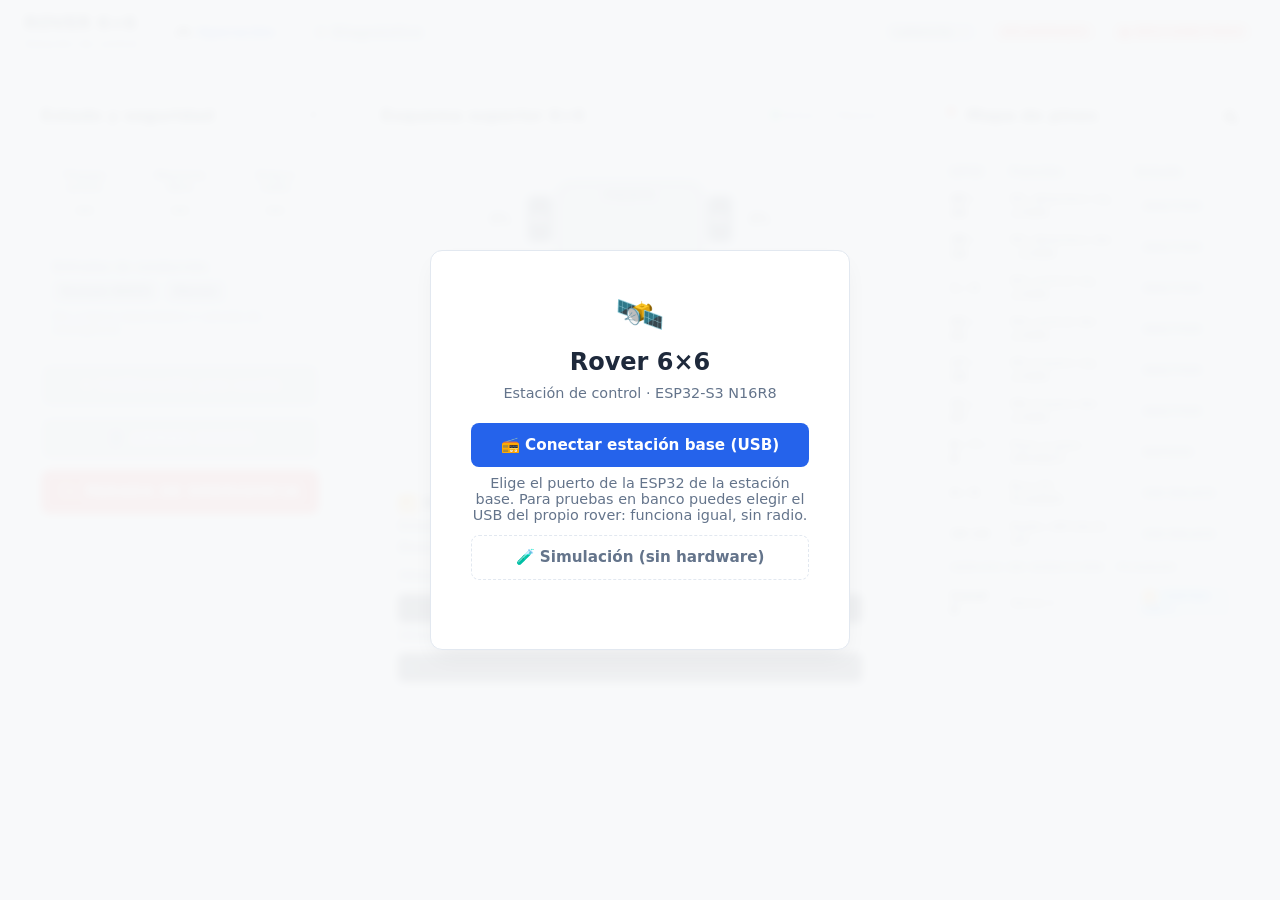
==== commit f5e1134f: "feat: replace Wi-Fi link with nRF24L01 radio via a PC-attached base station Architecture: panel (PC)" ====
--- a/Proyecto_rover_panel/rover_web_gcs/index.html
+++ b/Proyecto_rover_panel/rover_web_gcs/index.html
@@ -17,27 +17,12 @@
         <h2>Rover 6×6</h2>
         <p>Estación de control · ESP32-S3 N16R8</p>
 
-        <!-- Estas opciones se ocultan cuando la propia ESP sirve la página:
-             en ese caso el enlace ya existe y se conecta sola. -->
         <div class="conn-options">
             <button id="btn-connect-serial" class="btn btn-primary">
-                🔌 Conectar por cable (USB)
+                📻 Conectar estación base (USB)
             </button>
-
-            <details class="conn-advanced">
-                <summary>Conexión inalámbrica</summary>
-                <div class="input-group">
-                    <label for="rover-ip">Dirección IP</label>
-                    <input type="text" id="rover-ip" value="192.168.4.1" placeholder="192.168.4.1">
-                </div>
-                <div class="input-group">
-                    <label for="rover-port">Puerto</label>
-                    <input type="text" id="rover-port" value="80" placeholder="80">
-                </div>
-                <button id="btn-connect-wifi" class="btn btn-secondary">
-                    📡 Conectar por Wi-Fi
-                </button>
-            </details>
+            <p class="hint">Elige el puerto de la ESP32 de la estación base. Para pruebas en banco
+                puedes elegir el USB del propio rover: funciona igual, sin radio.</p>
 
             <button id="btn-connect-demo" class="btn btn-ghost">
                 🧪 Simulación (sin hardware)
@@ -91,8 +76,8 @@
                     <strong id="heap-val" class="metric-big">--</strong>
                 </div>
                 <div class="metric-box">
-                    <span class="metric-label">Clientes web</span>
-                    <strong id="clients-val" class="metric-big">0</strong>
+                    <span class="metric-label">Enlace radio</span>
+                    <strong id="radio-lq-val" class="metric-big">--</strong>
                 </div>
             </div>
 
@@ -199,6 +184,7 @@
                         <tr><td><strong>21 / 47</strong></td><td>M6 trasero der · L298N</td><td><span id="pin-m6-badge" class="pin-badge pin-idle">INACTIVO</span></td></tr>
                         <tr><td><strong>6 / 7 / 8</strong></td><td>Paso a paso · DRV8825</td><td><span id="stepper-state-badge" class="pin-badge pin-idle">REPOSO</span></td></tr>
                         <tr><td><strong>4 / 5</strong></td><td>Bus I2C · PCA9685</td><td><span id="pin-i2c-badge" class="pin-badge pin-idle">SIN ENLACE</span></td></tr>
+                        <tr><td><strong>10–14</strong></td><td>Radio nRF24L01 · SPI</td><td><span id="pin-nrf-badge" class="pin-badge pin-idle">SIN ENLACE</span></td></tr>
                         <tr><td colspan="3" class="table-section">Servos de dirección · PCA9685</td></tr>
                         <tr><td><strong>Canal 0</strong></td><td>Servo 1</td><td><span id="servo-dir-0-badge" class="pin-badge pin-i2c">⏺️ CENTRO (90°)</span></td></tr>
                         <tr><td><strong>Canal 1</strong></td><td>Servo 2</td><td><span id="servo-dir-1-badge" class="pin-badge pin-i2c">⏺️ CENTRO (90°)</span></td></tr>
@@ -327,7 +313,6 @@
 <script src="js/model/kinematics.js"></script>
 <script src="js/model/RoverModel.js"></script>
 <script src="js/transport/SerialTransport.js"></script>
-<script src="js/transport/WsTransport.js"></script>
 <script src="js/transport/DemoTransport.js"></script>
 <script src="js/transport/Link.js"></script>
 <script src="js/view/dom.js"></script>
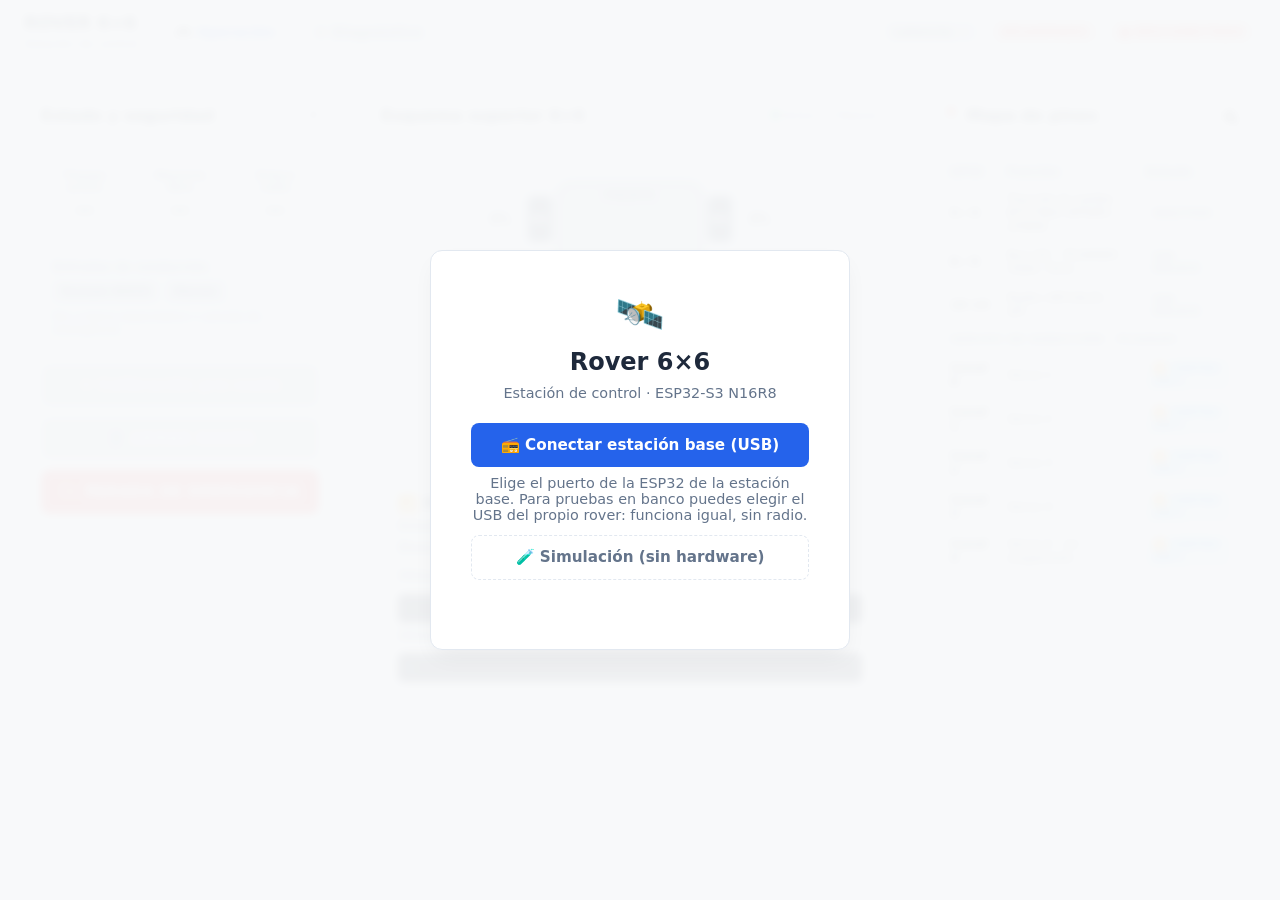
==== commit 8c4983c3: "feat(rover): drive all wheels with a single BTS7960 and move PCA9685 to GPIO 8/9 Matches the rover a" ====
--- a/Proyecto_rover_panel/rover_web_gcs/index.html
+++ b/Proyecto_rover_panel/rover_web_gcs/index.html
@@ -146,7 +146,7 @@
                         <button class="btn btn-popover btn-yes" data-needs-control id="btn-popover-forward">Adelante</button>
                         <button class="btn btn-popover btn-no" data-needs-control id="btn-popover-backward">Atrás</button>
                     </div>
-                    <p class="hint">Mantén pulsado para mover</p>
+                    <p class="hint">Mantén pulsado: se mueven las 6 ruedas</p>
                 </div>
             </div>
 
@@ -176,14 +176,8 @@
                         <tr><th>GPIO</th><th>Función</th><th>Estado</th></tr>
                     </thead>
                     <tbody>
-                        <tr><td><strong>40 / 39</strong></td><td>M1 delantero izq · L298N</td><td><span id="pin-m1-badge" class="pin-badge pin-idle">INACTIVO</span></td></tr>
-                        <tr><td><strong>38 / 16</strong></td><td>M2 delantero der · L298N</td><td><span id="pin-m2-badge" class="pin-badge pin-idle">INACTIVO</span></td></tr>
-                        <tr><td><strong>1 / 2</strong></td><td>M3 central izq · L298N</td><td><span id="pin-m3-badge" class="pin-badge pin-idle">INACTIVO</span></td></tr>
-                        <tr><td><strong>42 / 41</strong></td><td>M4 central der · L298N</td><td><span id="pin-m4-badge" class="pin-badge pin-idle">INACTIVO</span></td></tr>
-                        <tr><td><strong>17 / 18</strong></td><td>M5 trasero izq · L298N</td><td><span id="pin-m5-badge" class="pin-badge pin-idle">INACTIVO</span></td></tr>
-                        <tr><td><strong>21 / 47</strong></td><td>M6 trasero der · L298N</td><td><span id="pin-m6-badge" class="pin-badge pin-idle">INACTIVO</span></td></tr>
-                        <tr><td><strong>6 / 7 / 8</strong></td><td>Paso a paso · DRV8825</td><td><span id="stepper-state-badge" class="pin-badge pin-idle">REPOSO</span></td></tr>
-                        <tr><td><strong>4 / 5</strong></td><td>Bus I2C · PCA9685</td><td><span id="pin-i2c-badge" class="pin-badge pin-idle">SIN ENLACE</span></td></tr>
+                        <tr><td><strong>5 / 4</strong></td><td>Tracción 6 ruedas · BTS7960 (RPWM / LPWM)</td><td><span id="pin-traction-badge" class="pin-badge pin-idle">INACTIVO</span></td></tr>
+                        <tr><td><strong>8 / 9</strong></td><td>Bus I2C · PCA9685 (SDA / SCL)</td><td><span id="pin-i2c-badge" class="pin-badge pin-idle">SIN ENLACE</span></td></tr>
                         <tr><td><strong>10–14</strong></td><td>Radio nRF24L01 · SPI</td><td><span id="pin-nrf-badge" class="pin-badge pin-idle">SIN ENLACE</span></td></tr>
                         <tr><td colspan="3" class="table-section">Servos de dirección · PCA9685</td></tr>
                         <tr><td><strong>Canal 0</strong></td><td>Servo 1</td><td><span id="servo-dir-0-badge" class="pin-badge pin-i2c">⏺️ CENTRO (90°)</span></td></tr>
@@ -201,47 +195,22 @@
     <div id="view-diagnostics" class="dashboard-grid grid-two hidden">
 
         <div class="card">
-            <div class="header-title"><span>Motores DC (M1–M6)</span></div>
-            <p class="section-desc">Prueba individual de velocidad y sentido en cada canal L298N.</p>
+            <div class="header-title"><span>Tracción · BTS7960</span></div>
+            <p class="section-desc">Un único puente H mueve las 6 ruedas a la vez: velocidad y sentido de toda la tracción.</p>
 
             <div class="motor-grid">
                 <div class="motor-control-item" data-motor="0">
-                    <label>M1 · Delantero izq</label>
+                    <label>Tracción (6 ruedas)</label>
                     <input type="range" min="-100" max="100" value="0" data-needs-control>
                     <span class="val-display">0%</span>
                 </div>
-                <div class="motor-control-item" data-motor="1">
-                    <label>M2 · Delantero der</label>
-                    <input type="range" min="-100" max="100" value="0" data-needs-control>
-                    <span class="val-display">0%</span>
-                </div>
-                <div class="motor-control-item" data-motor="2">
-                    <label>M3 · Central izq</label>
-                    <input type="range" min="-100" max="100" value="0" data-needs-control>
-                    <span class="val-display">0%</span>
-                </div>
-                <div class="motor-control-item" data-motor="3">
-                    <label>M4 · Central der</label>
-                    <input type="range" min="-100" max="100" value="0" data-needs-control>
-                    <span class="val-display">0%</span>
-                </div>
-                <div class="motor-control-item" data-motor="4">
-                    <label>M5 · Trasero izq</label>
-                    <input type="range" min="-100" max="100" value="0" data-needs-control>
-                    <span class="val-display">0%</span>
-                </div>
-                <div class="motor-control-item" data-motor="5">
-                    <label>M6 · Trasero der</label>
-                    <input type="range" min="-100" max="100" value="0" data-needs-control>
-                    <span class="val-display">0%</span>
-                </div>
-            </div>
-
-            <button id="btn-stop-all-motors" class="btn btn-secondary" data-needs-control>Detener todos los motores</button>
-        </div>
-
-        <div class="card">
-            <div class="header-title"><span>Servos y paso a paso</span></div>
+            </div>
+
+            <button id="btn-stop-all-motors" class="btn btn-secondary" data-needs-control>Detener la tracción</button>
+        </div>
+
+        <div class="card">
+            <div class="header-title"><span>Servos de dirección</span></div>
 
             <div class="sub-section">
                 <h4>Servos de dirección · PCA9685</h4>
@@ -272,18 +241,6 @@
                 </div>
             </div>
 
-            <hr class="divider">
-
-            <div class="sub-section">
-                <h4>Paso a paso · DRV8825</h4>
-                <div class="stepper-jog-controls">
-                    <button class="btn btn-small" data-needs-control data-jog="-500">−500</button>
-                    <button class="btn btn-small" data-needs-control data-jog="-100">−100</button>
-                    <button class="btn btn-small" data-needs-control data-jog="100">+100</button>
-                    <button class="btn btn-small" data-needs-control data-jog="500">+500</button>
-                </div>
-                <p class="info-text">Posición: <strong id="stepper-pos-val">0</strong> pasos</p>
-            </div>
         </div>
 
     </div>
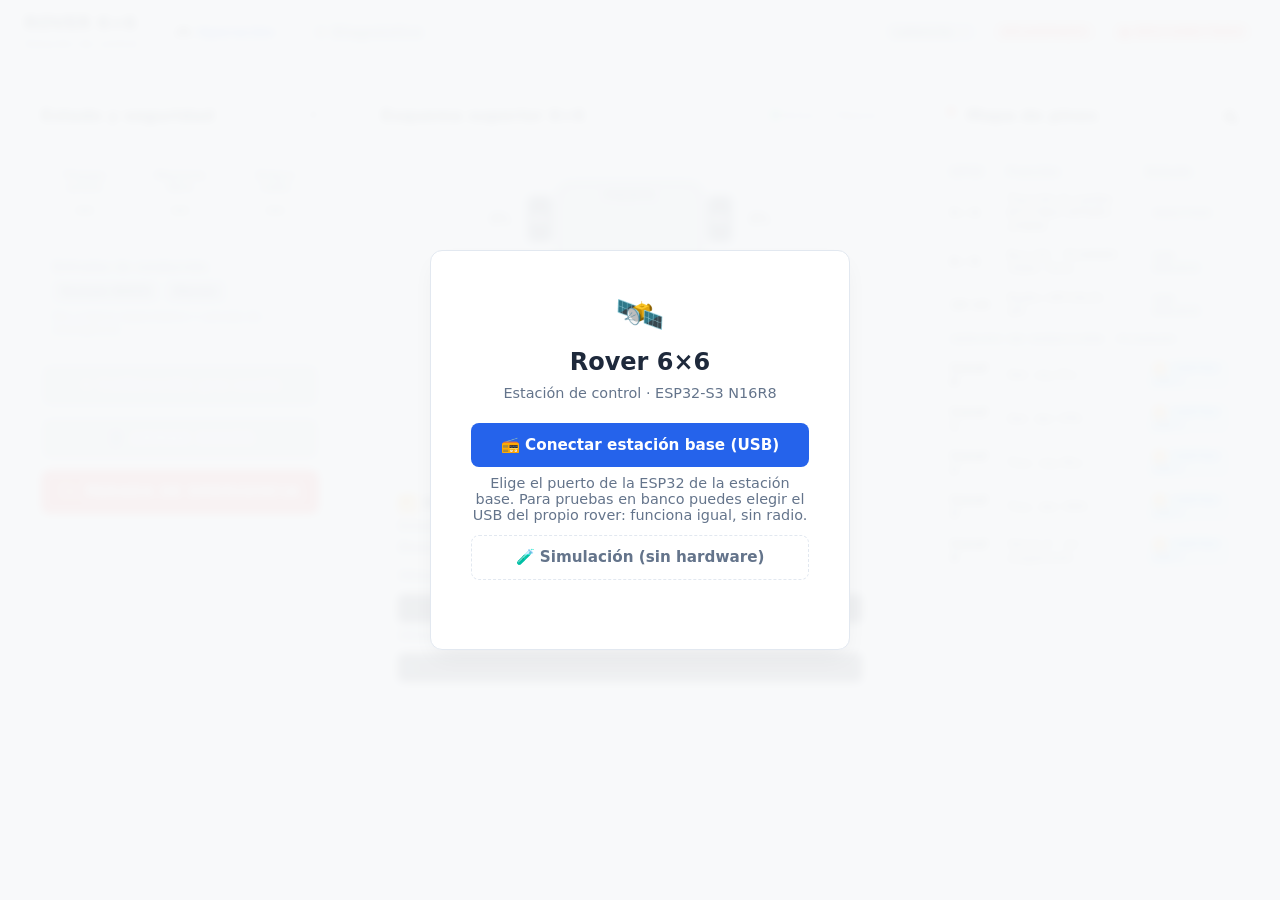
==== commit 1f327916: "fix(rover): stop servo I2C writes from stalling the radio, port measures from the working Arduino br" ====
--- a/Proyecto_rover_panel/rover_web_gcs/index.html
+++ b/Proyecto_rover_panel/rover_web_gcs/index.html
@@ -180,10 +180,10 @@
                         <tr><td><strong>8 / 9</strong></td><td>Bus I2C · PCA9685 (SDA / SCL)</td><td><span id="pin-i2c-badge" class="pin-badge pin-idle">SIN ENLACE</span></td></tr>
                         <tr><td><strong>10–14</strong></td><td>Radio nRF24L01 · SPI</td><td><span id="pin-nrf-badge" class="pin-badge pin-idle">SIN ENLACE</span></td></tr>
                         <tr><td colspan="3" class="table-section">Servos de dirección · PCA9685</td></tr>
-                        <tr><td><strong>Canal 0</strong></td><td>Servo 1</td><td><span id="servo-dir-0-badge" class="pin-badge pin-i2c">⏺️ CENTRO (90°)</span></td></tr>
-                        <tr><td><strong>Canal 1</strong></td><td>Servo 2</td><td><span id="servo-dir-1-badge" class="pin-badge pin-i2c">⏺️ CENTRO (90°)</span></td></tr>
-                        <tr><td><strong>Canal 2</strong></td><td>Servo 3</td><td><span id="servo-dir-2-badge" class="pin-badge pin-i2c">⏺️ CENTRO (90°)</span></td></tr>
-                        <tr><td><strong>Canal 3</strong></td><td>Servo 4</td><td><span id="servo-dir-3-badge" class="pin-badge pin-i2c">⏺️ CENTRO (90°)</span></td></tr>
+                        <tr><td><strong>Canal 0</strong></td><td>Del. izq (FL)</td><td><span id="servo-dir-0-badge" class="pin-badge pin-i2c">⏺️ CENTRO (90°)</span></td></tr>
+                        <tr><td><strong>Canal 1</strong></td><td>Del. der (FR)</td><td><span id="servo-dir-1-badge" class="pin-badge pin-i2c">⏺️ CENTRO (90°)</span></td></tr>
+                        <tr><td><strong>Canal 2</strong></td><td>Tras. izq (RL)</td><td><span id="servo-dir-2-badge" class="pin-badge pin-i2c">⏺️ CENTRO (90°)</span></td></tr>
+                        <tr><td><strong>Canal 3</strong></td><td>Tras. der (RR)</td><td><span id="servo-dir-3-badge" class="pin-badge pin-i2c">⏺️ CENTRO (90°)</span></td></tr>
                         <tr><td><strong>Canal 4</strong></td><td>Servo 5 · en suspensión</td><td><span id="servo-dir-4-badge" class="pin-badge pin-i2c">⏺️ CENTRO (90°)</span></td></tr>
                     </tbody>
                 </table>
@@ -215,22 +215,22 @@
             <div class="sub-section">
                 <h4>Servos de dirección · PCA9685</h4>
                 <div class="servo-row">
-                    <label>Servo 1 · canal 0</label>
+                    <label>FL · del. izq · canal 0</label>
                     <input type="range" min="0" max="180" value="90" data-needs-control data-servo="0">
                     <span id="servo-0-val">⏺️ CENTRO (90°)</span>
                 </div>
                 <div class="servo-row">
-                    <label>Servo 2 · canal 1</label>
+                    <label>FR · del. der · canal 1</label>
                     <input type="range" min="0" max="180" value="90" data-needs-control data-servo="1">
                     <span id="servo-1-val">⏺️ CENTRO (90°)</span>
                 </div>
                 <div class="servo-row">
-                    <label>Servo 3 · canal 2</label>
+                    <label>RL · tras. izq · canal 2</label>
                     <input type="range" min="0" max="180" value="90" data-needs-control data-servo="2">
                     <span id="servo-2-val">⏺️ CENTRO (90°)</span>
                 </div>
                 <div class="servo-row">
-                    <label>Servo 4 · canal 3</label>
+                    <label>RR · tras. der · canal 3</label>
                     <input type="range" min="0" max="180" value="90" data-needs-control data-servo="3">
                     <span id="servo-3-val">⏺️ CENTRO (90°)</span>
                 </div>
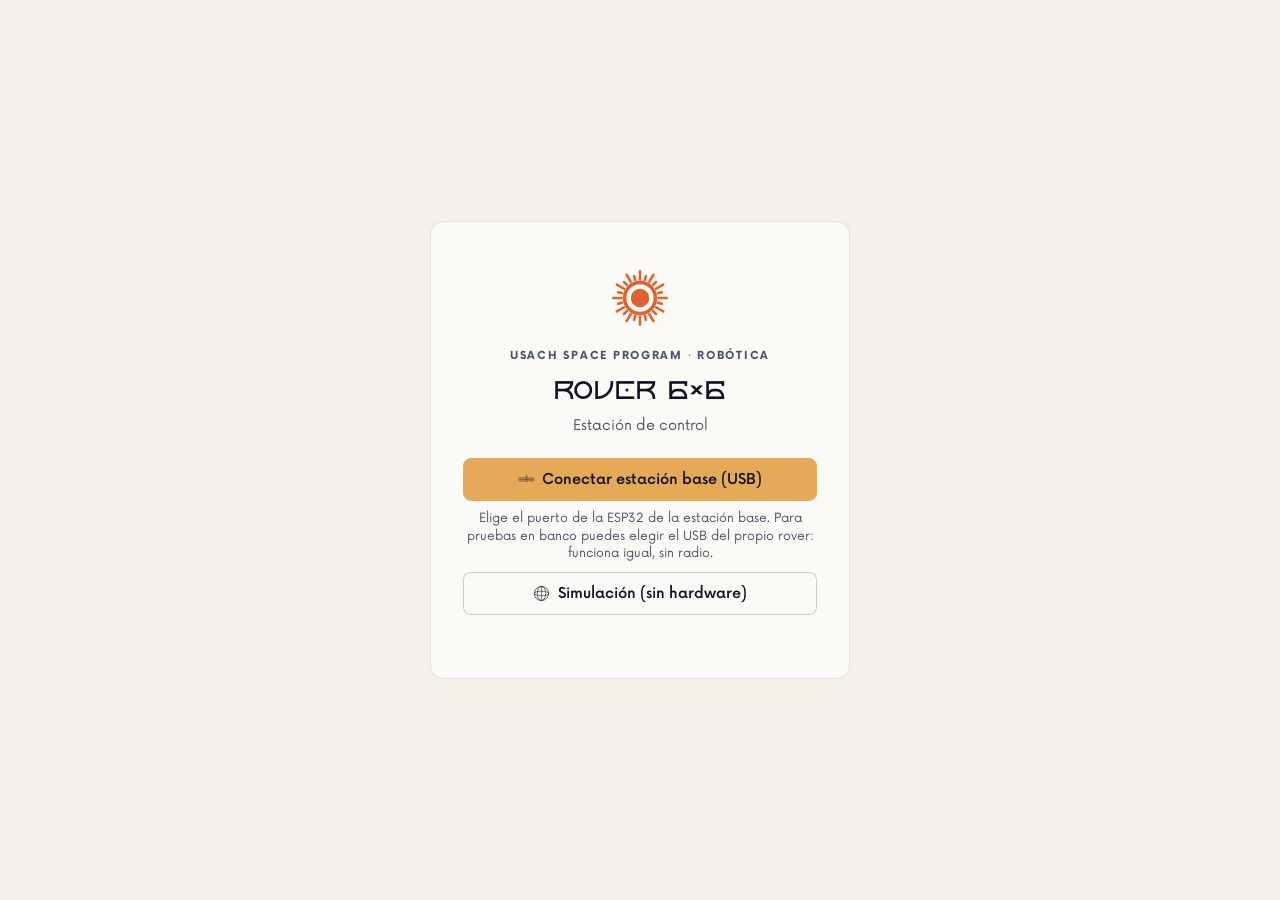
==== commit ae955a7c: "feat(panel): nuevo diseno visual, mastil, estadisticas de enlace y publicacion en GitHub Pages Inclu" ====
--- a/Proyecto_rover_panel/rover_web_gcs/index.html
+++ b/Proyecto_rover_panel/rover_web_gcs/index.html
@@ -4,6 +4,12 @@
     <meta charset="UTF-8">
     <meta name="viewport" content="width=device-width, initial-scale=1.0">
     <title>Rover 6x6 · Estación de Control</title>
+    <!-- Tipografía de spaceprogram.cl: Horizon (títulos) y Now (texto), si están en
+         fonts/ o instaladas en el PC. Si no, Audiowide y Space Grotesk de Google Fonts;
+         sin Internet, la fuente del sistema. -->
+    <link rel="preconnect" href="https://fonts.googleapis.com">
+    <link rel="preconnect" href="https://fonts.gstatic.com" crossorigin>
+    <link rel="stylesheet" href="https://fonts.googleapis.com/css2?family=Audiowide&family=Space+Grotesk:wght@400;500;600;700&family=JetBrains+Mono:wght@400;500&display=swap">
     <link rel="stylesheet" href="style.css">
 </head>
 <body>
@@ -12,20 +18,21 @@
 
 <!-- ===================== PANTALLA DE CONEXIÓN ===================== -->
 <div id="login-screen">
-    <div class="login-card">
-        <div class="logo-icon">🛰️</div>
-        <h2>Rover 6×6</h2>
-        <p>Estación de control · ESP32-S3 N16R8</p>
+    <div class="login-card hud-frame">
+        <i class="icon login-logo" data-icon="sun"></i>
+        <span class="brand-kicker">USACH SPACE PROGRAM · ROBÓTICA</span>
+        <h2 class="display">ROVER 6×6</h2>
+        <p class="login-sub">Estación de control</p>
 
         <div class="conn-options">
             <button id="btn-connect-serial" class="btn btn-primary">
-                📻 Conectar estación base (USB)
+                <i class="icon" data-icon="satellite"></i><span>Conectar estación base (USB)</span>
             </button>
             <p class="hint">Elige el puerto de la ESP32 de la estación base. Para pruebas en banco
                 puedes elegir el USB del propio rover: funciona igual, sin radio.</p>
 
             <button id="btn-connect-demo" class="btn btn-ghost">
-                🧪 Simulación (sin hardware)
+                <i class="icon" data-icon="globe"></i><span>Simulación (sin hardware)</span>
             </button>
         </div>
 
@@ -36,21 +43,25 @@
 <!-- ===================== CABECERA ===================== -->
 <header class="app-header">
     <div class="header-brand">
-        <span class="brand-title">ROVER 6×6</span>
-        <span class="brand-subtitle">Estación de control</span>
+        <i class="icon brand-logo" data-icon="sun"></i>
+        <div>
+            <span class="brand-kicker">USACH SPACE PROGRAM</span>
+            <span class="brand-title display">ROVER 6×6</span>
+        </div>
     </div>
 
     <nav class="mode-tabs">
-        <button class="tab-btn active" id="tab-general">🎮 Operación</button>
-        <button class="tab-btn" id="tab-diagnostics">⚙️ Diagnóstico</button>
+        <button class="tab-btn active" id="tab-general"><i class="icon" data-icon="chevrons"></i>Operación</button>
+        <button class="tab-btn" id="tab-signal"><i class="icon" data-icon="radar"></i>Señal</button>
+        <button class="tab-btn" id="tab-diagnostics"><i class="icon" data-icon="gear"></i>Diagnóstico</button>
     </nav>
 
     <div class="header-badges">
         <span id="latency-badge" class="badge badge-gray">Latencia: --</span>
         <span id="control-badge" class="badge badge-warning" hidden>OBSERVADOR</span>
         <span id="arm-badge" class="badge badge-danger">DESARMADO</span>
-        <span id="status-badge" class="badge badge-danger">● DESCONECTADO</span>
-        <button id="btn-disconnect" class="btn-icon" title="Desconectar" hidden>⏏</button>
+        <span id="status-badge" class="badge badge-danger">DESCONECTADO</span>
+        <button id="btn-disconnect" class="btn-icon" title="Desconectar" hidden><i class="icon" data-icon="eject"></i></button>
     </div>
 </header>
 
@@ -61,10 +72,30 @@
     <!-- ===================== VISTA: OPERACIÓN ===================== -->
     <div id="view-general" class="dashboard-grid">
 
-        <!-- Columna izquierda -->
-        <div class="card">
-            <div class="header-title"><span>Estado y seguridad</span><span class="card-icon">⚡</span></div>
-            <hr class="divider">
+        <!-- Columna izquierda: seguridad -->
+        <section class="card">
+            <h3 class="card-title"><i class="icon" data-icon="target"></i>Seguridad</h3>
+
+            <div id="arm-state" class="arm-state" data-state="disarmed">
+                <i class="icon arm-state-icon" data-icon="target"></i>
+                <div>
+                    <span class="metric-label">Estado del rover</span>
+                    <strong id="arm-state-text" class="arm-state-text display">DESARMADO</strong>
+                </div>
+            </div>
+
+            <div class="action-stack">
+                <button id="btn-arm-toggle" class="btn btn-arm" data-needs-control disabled>
+                    <i class="icon" data-icon="target"></i><span class="btn-label">ARMAR ROVER</span>
+                </button>
+                <button id="btn-preflight" class="btn btn-wizard" data-needs-control disabled>
+                    <i class="icon" data-icon="rocket"></i><span>Calibración pre-vuelo</span>
+                </button>
+                <button id="btn-estop" class="btn btn-danger btn-estop">
+                    <i class="icon" data-icon="hazard"></i><span>PARADA DE EMERGENCIA</span>
+                </button>
+                <p class="hint center">Esc o barra espaciadora = parada de emergencia</p>
+            </div>
 
             <div class="sys-stats">
                 <div class="metric-box">
@@ -72,104 +103,243 @@
                     <strong id="uptime-val" class="metric-big">--</strong>
                 </div>
                 <div class="metric-box">
-                    <span class="metric-label">Memoria libre</span>
-                    <strong id="heap-val" class="metric-big">--</strong>
-                </div>
-                <div class="metric-box">
                     <span class="metric-label">Enlace radio</span>
                     <strong id="radio-lq-val" class="metric-big">--</strong>
                 </div>
             </div>
 
             <div class="input-hud-card">
-                <span class="hud-title">Entradas de conducción</span>
+                <span class="metric-label">Entradas de conducción</span>
                 <div class="hud-indicators">
                     <div id="hud-wasd" class="hud-chip">Teclado WASD</div>
                     <div id="hud-gamepad" class="hud-chip">Mando</div>
                 </div>
-                <p class="hint">Esc o barra espaciadora = parada de emergencia</p>
-            </div>
-
-            <div class="action-stack">
-                <button id="btn-preflight" class="btn btn-wizard" data-needs-control disabled>
-                    ⚙️ Calibración pre-vuelo
+            </div>
+        </section>
+
+        <!-- Columna central: vehículo -->
+        <section class="card card-center">
+            <h3 class="card-title">
+                <i class="icon" data-icon="reticle"></i>Vehículo · vista superior
+                <span class="legend-text">
+                    <span class="dot dot-active"></span>Avance
+                    <span class="dot dot-reverse"></span>Retroceso
+                    <span class="dot dot-idle"></span>Reposo
+                </span>
+            </h3>
+
+            <div class="vehicle-layout">
+                <div class="rover-view">
+                    <div class="rover-chassis">
+                        <div class="chassis-header">FRENTE</div>
+
+                        <div class="wheel w-front-left" id="m1">
+                            <span class="wheel-label">M1</span><span class="wheel-val wheel-val-left">0°</span>
+                        </div>
+                        <div class="wheel w-front-right" id="m2">
+                            <span class="wheel-label">M2</span><span class="wheel-val wheel-val-right">0°</span>
+                        </div>
+                        <div class="wheel w-mid-left" id="m3">
+                            <span class="wheel-label">M3</span><span class="wheel-val wheel-val-left">FIJA</span>
+                        </div>
+                        <div class="wheel w-mid-right" id="m4">
+                            <span class="wheel-label">M4</span><span class="wheel-val wheel-val-right">FIJA</span>
+                        </div>
+                        <div class="wheel w-rear-left" id="m5">
+                            <span class="wheel-label">M5</span><span class="wheel-val wheel-val-left">0°</span>
+                        </div>
+                        <div class="wheel w-rear-right" id="m6">
+                            <span class="wheel-label">M6</span><span class="wheel-val wheel-val-right">0°</span>
+                        </div>
+                    </div>
+
+                    <div id="motor-test-popover" class="motor-popover hidden">
+                        <div class="popover-header">
+                            <span id="popover-title">Motor</span>
+                            <button id="btn-popover-close" class="popover-close">×</button>
+                        </div>
+                        <div class="popover-buttons">
+                            <button class="btn btn-popover btn-yes" data-needs-control id="btn-popover-forward">Adelante</button>
+                            <button class="btn btn-popover btn-no" data-needs-control id="btn-popover-backward">Atrás</button>
+                        </div>
+                        <p class="hint">Mantén pulsado: se mueven las 6 ruedas</p>
+                    </div>
+                </div>
+
+                <!-- Medidor de tracción (BTS7960) -->
+                <div id="traction-gauge" class="traction-gauge" data-dir="idle">
+                    <span class="metric-label">Tracción · BTS7960</span>
+                    <svg viewBox="0 0 220 140" class="gauge-svg" aria-hidden="true">
+                        <path d="M 28 120 A 82 82 0 0 1 192 120" class="gauge-track" />
+                        <path d="M 40 120 A 70 70 0 0 1 180 120" class="gauge-inner" />
+                        <g class="gauge-ticks">
+                            <line x1="28" y1="120" x2="14" y2="120" /><line x1="52" y1="62" x2="42.1" y2="52.1" />
+                            <line x1="110" y1="38" x2="110" y2="24" /><line x1="168" y1="62" x2="177.9" y2="52.1" />
+                            <line x1="192" y1="120" x2="206" y2="120" />
+                        </g>
+                        <path id="gauge-arc-fwd" d="M 110 38 A 82 82 0 0 1 192 120" pathLength="100"
+                              class="gauge-arc gauge-arc-fwd" stroke-dasharray="100" stroke-dashoffset="100" />
+                        <path id="gauge-arc-rev" d="M 110 38 A 82 82 0 0 0 28 120" pathLength="100"
+                              class="gauge-arc gauge-arc-rev" stroke-dasharray="100" stroke-dashoffset="100" />
+                        <polygon id="gauge-needle" points="107,120 110,50 113,120" class="gauge-needle" />
+                        <circle cx="110" cy="120" r="10" class="gauge-hub" />
+                        <circle cx="110" cy="120" r="4" class="gauge-pin" />
+                        <text x="18" y="136" class="gauge-scale">−100</text>
+                        <text x="202" y="136" class="gauge-scale" text-anchor="end">+100</text>
+                    </svg>
+                    <strong id="traction-val" class="gauge-value display">0%</strong>
+                    <span id="traction-dir" class="gauge-dir">DETENIDO</span>
+                </div>
+            </div>
+        </section>
+
+        <!-- Columna derecha: servo 5 y enlace -->
+        <div class="side-stack">
+            <section class="card">
+                <h3 class="card-title"><i class="icon" data-icon="helmet"></i>Servo 5 · cabeceo</h3>
+                <div class="mast-row">
+                    <div id="mast-tilt" class="mast-tilt" aria-hidden="true">
+                        <span class="mast-arm"></span><span class="mast-pivot"></span>
+                    </div>
+                    <div>
+                        <span class="metric-label">Ángulo · canal 4</span>
+                        <strong id="mast-angle-val" class="metric-big display">90°</strong>
+                    </div>
+                </div>
+                <button class="btn btn-nod" data-nod data-needs-control disabled>
+                    <i class="icon" data-icon="helmet"></i><span class="btn-label">ASENTIR</span>
                 </button>
-                <button id="btn-arm-toggle" class="btn btn-arm" data-needs-control disabled>
-                    🛡️ ARMAR ROVER
-                </button>
-                <button id="btn-estop" class="btn btn-danger">
-                    ⛔ PARADA DE EMERGENCIA
-                </button>
-            </div>
-        </div>
-
-        <!-- Columna central -->
-        <div class="card card-center">
-            <div class="header-title">
-                <span>Esquema superior 6×6</span>
-                <span class="legend-text">
-                    <span class="dot dot-active"></span> Activo
-                    <span class="dot dot-idle"></span> Reposo
+                <p class="hint">Mueve el servo 5 adelante y atrás y lo deja en el centro. No hace falta armar.</p>
+            </section>
+
+            <section class="card">
+                <h3 class="card-title"><i class="icon" data-icon="radar"></i>Enlace</h3>
+                <div class="link-stats">
+                    <div class="link-status-row">
+                        <span class="metric-label">Estado</span>
+                        <strong id="debug-link-status" data-state="off">Desconectado</strong>
+                    </div>
+                    <div><span class="metric-label">Tramas OK</span><strong id="debug-rx-ok" data-state="ok">0</strong></div>
+                    <div><span class="metric-label">Con error</span><strong id="debug-rx-err" data-state="ok">0</strong></div>
+                </div>
+            </section>
+        </div>
+    </div>
+
+    <!-- ===================== VISTA: SEÑAL ===================== -->
+    <div id="view-signal" class="signal-layout hidden">
+
+        <section class="card">
+            <h3 class="card-title"><i class="icon" data-icon="radar"></i>Estado de la antena
+                <span id="signal-demo-tools" class="signal-tools" hidden>
+                    <button class="btn btn-secondary btn-small" data-simulate="2000">Simular corte de 2 s</button>
+                    <button class="btn btn-secondary btn-small" data-simulate="5000">Simular corte de 5 s</button>
                 </span>
-            </div>
-
-            <div class="rover-view">
-                <div class="rover-chassis">
-                    <div class="chassis-header">FRENTE</div>
-
-                    <div class="wheel w-front-left" id="m1">
-                        <span class="wheel-label">M1</span><span class="wheel-val wheel-val-left">0%</span>
-                    </div>
-                    <div class="wheel w-front-right" id="m2">
-                        <span class="wheel-label">M2</span><span class="wheel-val wheel-val-right">0%</span>
-                    </div>
-                    <div class="wheel w-mid-left" id="m3">
-                        <span class="wheel-label">M3</span><span class="wheel-val wheel-val-left">0%</span>
-                    </div>
-                    <div class="wheel w-mid-right" id="m4">
-                        <span class="wheel-label">M4</span><span class="wheel-val wheel-val-right">0%</span>
-                    </div>
-                    <div class="wheel w-rear-left" id="m5">
-                        <span class="wheel-label">M5</span><span class="wheel-val wheel-val-left">0%</span>
-                    </div>
-                    <div class="wheel w-rear-right" id="m6">
-                        <span class="wheel-label">M6</span><span class="wheel-val wheel-val-right">0%</span>
-                    </div>
-                </div>
-
-                <div id="motor-test-popover" class="motor-popover hidden">
-                    <div class="popover-header">
-                        <span id="popover-title">Motor</span>
-                        <button id="btn-popover-close" class="popover-close">×</button>
-                    </div>
-                    <div class="popover-buttons">
-                        <button class="btn btn-popover btn-yes" data-needs-control id="btn-popover-forward">Adelante</button>
-                        <button class="btn btn-popover btn-no" data-needs-control id="btn-popover-backward">Atrás</button>
-                    </div>
-                    <p class="hint">Mantén pulsado: se mueven las 6 ruedas</p>
-                </div>
-            </div>
-
-            <!-- Monitor de enlace -->
-            <div class="link-monitor">
-                <div class="header-title"><span>📶 Monitor de enlace</span></div>
-                <div class="link-stats">
-                    <div><span class="metric-label">Estado</span><strong id="debug-link-status" data-state="off">Desconectado</strong></div>
-                    <div><span class="metric-label">Tramas OK</span><strong id="debug-rx-ok" data-state="ok">0</strong></div>
-                    <div><span class="metric-label">Tramas con error</span><strong id="debug-rx-err" data-state="ok">0</strong></div>
-                </div>
-                <span class="metric-label">Último envío (TX)</span>
-                <pre id="debug-tx-data" class="wire-log wire-tx">—</pre>
-                <span class="metric-label">Última telemetría (RX)</span>
-                <pre id="debug-rx-data" class="wire-log wire-rx">—</pre>
-            </div>
-        </div>
-
-        <!-- Columna derecha -->
-        <div class="card">
-            <div class="header-title"><span>📍 Mapa de pines</span><span class="card-icon">🔌</span></div>
-            <hr class="divider">
-
+            </h3>
+            <div class="kpi-grid">
+                <div class="kpi kpi-wide"><span class="metric-label">Estado del enlace</span><strong data-kpi="status">--</strong></div>
+                <div class="kpi"><span class="metric-label">Calidad (últimos 20 envíos)</span><strong data-kpi="lq">--</strong></div>
+                <div class="kpi"><span class="metric-label">Latencia ida y vuelta</span><strong data-kpi="latency">--</strong></div>
+                <div class="kpi"><span class="metric-label">Retransmisiones por paquete</span><strong data-kpi="arc">--</strong></div>
+                <div class="kpi"><span class="metric-label">Telemetría recibida</span><strong data-kpi="rate">--</strong></div>
+                <div class="kpi"><span class="metric-label">Paquetes perdidos</span><strong data-kpi="loss">--</strong></div>
+                <div class="kpi"><span class="metric-label">Cortes en la sesión</span><strong data-kpi="drops">0</strong></div>
+                <div class="kpi"><span class="metric-label">Corte más largo</span><strong data-kpi="longest">—</strong></div>
+                <div class="kpi"><span class="metric-label">Reinicios rover / base</span><strong data-kpi="resets">0 / 0</strong></div>
+                <div class="kpi"><span class="metric-label">nRF24 de la base</span><strong data-kpi="chip">--</strong></div>
+                <div class="kpi"><span class="metric-label">Reconfiguraciones de radio</span><strong data-kpi="reinit">--</strong></div>
+                <div class="kpi"><span class="metric-label">Base encendida hace</span><strong data-kpi="uptime">--</strong></div>
+            </div>
+        </section>
+
+        <section class="card">
+            <h3 class="card-title"><i class="icon" data-icon="wave"></i>Últimos 2 minutos
+                <span class="legend-text"><span class="legend-lost"></span>Sin enlace <span class="legend-th"></span>Límite</span>
+            </h3>
+            <div class="chart-grid">
+                <figure class="chart"><figcaption>Calidad<span class="chart-current">--</span></figcaption>
+                    <svg id="chart-lq" viewBox="0 0 600 120" preserveAspectRatio="none"></svg></figure>
+                <figure class="chart"><figcaption>Latencia<span class="chart-current">--</span></figcaption>
+                    <svg id="chart-latency" viewBox="0 0 600 120" preserveAspectRatio="none"></svg></figure>
+                <figure class="chart"><figcaption>Retransmisiones por paquete<span class="chart-current">--</span></figcaption>
+                    <svg id="chart-arc" viewBox="0 0 600 120" preserveAspectRatio="none"></svg></figure>
+                <figure class="chart"><figcaption>Telemetría por segundo<span class="chart-current">--</span></figcaption>
+                    <svg id="chart-rate" viewBox="0 0 600 120" preserveAspectRatio="none"></svg></figure>
+            </div>
+        </section>
+
+        <div class="signal-bottom">
+            <section class="card">
+                <h3 class="card-title"><i class="icon" data-icon="target"></i>Diagnóstico</h3>
+                <ul id="signal-diagnosis" class="findings"></ul>
+                <p class="hint">Si se pierde el enlace, el rover corta la tracción a los 0,4 s pero sigue armado:
+                    se hacen 3 intentos de reconexión de 1 s y, si no vuelve, se desarma y el panel se desconecta.</p>
+            </section>
+
+            <section class="card">
+                <h3 class="card-title"><i class="icon" data-icon="chevrons"></i>Registro de eventos
+                    <button id="btn-signal-export" class="btn btn-secondary btn-small push-right">Exportar CSV</button>
+                </h3>
+                <div class="log-container">
+                    <table class="log-table"><tbody id="signal-log"></tbody></table>
+                </div>
+            </section>
+        </div>
+    </div>
+
+    <!-- ===================== VISTA: DIAGNÓSTICO ===================== -->
+    <div id="view-diagnostics" class="dashboard-grid grid-two hidden">
+
+        <section class="card">
+            <h3 class="card-title"><i class="icon" data-icon="chevrons"></i>Tracción · BTS7960</h3>
+            <p class="section-desc">Un único puente H mueve las 6 ruedas a la vez: velocidad y sentido de toda la tracción.</p>
+
+            <div class="motor-grid">
+                <div class="motor-control-item" data-motor="0">
+                    <label>Tracción (6 ruedas)</label>
+                    <input type="range" min="-100" max="100" value="0" data-needs-control>
+                    <span class="val-display">0%</span>
+                </div>
+            </div>
+
+            <button id="btn-stop-all-motors" class="btn btn-secondary" data-needs-control>Detener la tracción</button>
+        </section>
+
+        <section class="card">
+            <h3 class="card-title"><i class="icon" data-icon="compass"></i>Servos · PCA9685</h3>
+
+            <div class="servo-row">
+                <label>FL · del. izq · canal 0</label>
+                <input type="range" min="0" max="180" value="90" data-needs-control data-servo="0">
+                <span id="servo-0-val">● CENTRO 90°</span>
+            </div>
+            <div class="servo-row">
+                <label>FR · del. der · canal 1</label>
+                <input type="range" min="0" max="180" value="90" data-needs-control data-servo="1">
+                <span id="servo-1-val">● CENTRO 90°</span>
+            </div>
+            <div class="servo-row">
+                <label>RL · tras. izq · canal 2</label>
+                <input type="range" min="0" max="180" value="90" data-needs-control data-servo="2">
+                <span id="servo-2-val">● CENTRO 90°</span>
+            </div>
+            <div class="servo-row">
+                <label>RR · tras. der · canal 3</label>
+                <input type="range" min="0" max="180" value="90" data-needs-control data-servo="3">
+                <span id="servo-3-val">● CENTRO 90°</span>
+            </div>
+            <div class="servo-row">
+                <label>Servo 5 · cabeceo · canal 4</label>
+                <input type="range" min="0" max="180" value="90" data-needs-control data-servo="4">
+                <span id="servo-4-val">● CENTRO 90°</span>
+            </div>
+            <button class="btn btn-nod" data-nod data-needs-control disabled>
+                <i class="icon" data-icon="helmet"></i><span class="btn-label">ASENTIR</span>
+            </button>
+        </section>
+
+        <section class="card">
+            <h3 class="card-title"><i class="icon" data-icon="gear"></i>Mapa de pines</h3>
             <div class="gpio-table-container">
                 <table class="gpio-table">
                     <thead>
@@ -179,79 +349,37 @@
                         <tr><td><strong>5 / 4</strong></td><td>Tracción 6 ruedas · BTS7960 (RPWM / LPWM)</td><td><span id="pin-traction-badge" class="pin-badge pin-idle">INACTIVO</span></td></tr>
                         <tr><td><strong>8 / 9</strong></td><td>Bus I2C · PCA9685 (SDA / SCL)</td><td><span id="pin-i2c-badge" class="pin-badge pin-idle">SIN ENLACE</span></td></tr>
                         <tr><td><strong>10–14</strong></td><td>Radio nRF24L01 · SPI</td><td><span id="pin-nrf-badge" class="pin-badge pin-idle">SIN ENLACE</span></td></tr>
-                        <tr><td colspan="3" class="table-section">Servos de dirección · PCA9685</td></tr>
-                        <tr><td><strong>Canal 0</strong></td><td>Del. izq (FL)</td><td><span id="servo-dir-0-badge" class="pin-badge pin-i2c">⏺️ CENTRO (90°)</span></td></tr>
-                        <tr><td><strong>Canal 1</strong></td><td>Del. der (FR)</td><td><span id="servo-dir-1-badge" class="pin-badge pin-i2c">⏺️ CENTRO (90°)</span></td></tr>
-                        <tr><td><strong>Canal 2</strong></td><td>Tras. izq (RL)</td><td><span id="servo-dir-2-badge" class="pin-badge pin-i2c">⏺️ CENTRO (90°)</span></td></tr>
-                        <tr><td><strong>Canal 3</strong></td><td>Tras. der (RR)</td><td><span id="servo-dir-3-badge" class="pin-badge pin-i2c">⏺️ CENTRO (90°)</span></td></tr>
-                        <tr><td><strong>Canal 4</strong></td><td>Servo 5 · en suspensión</td><td><span id="servo-dir-4-badge" class="pin-badge pin-i2c">⏺️ CENTRO (90°)</span></td></tr>
+                        <tr><td colspan="3" class="table-section">Servos · PCA9685</td></tr>
+                        <tr><td><strong>Canal 0</strong></td><td>Del. izq (FL)</td><td><span id="servo-dir-0-badge" class="pin-badge pin-i2c">● CENTRO 90°</span></td></tr>
+                        <tr><td><strong>Canal 1</strong></td><td>Del. der (FR)</td><td><span id="servo-dir-1-badge" class="pin-badge pin-i2c">● CENTRO 90°</span></td></tr>
+                        <tr><td><strong>Canal 2</strong></td><td>Tras. izq (RL)</td><td><span id="servo-dir-2-badge" class="pin-badge pin-i2c">● CENTRO 90°</span></td></tr>
+                        <tr><td><strong>Canal 3</strong></td><td>Tras. der (RR)</td><td><span id="servo-dir-3-badge" class="pin-badge pin-i2c">● CENTRO 90°</span></td></tr>
+                        <tr><td><strong>Canal 4</strong></td><td>Servo 5 · cabeceo</td><td><span id="servo-dir-4-badge" class="pin-badge pin-i2c">● CENTRO 90°</span></td></tr>
                     </tbody>
                 </table>
             </div>
-        </div>
-    </div>
-
-    <!-- ===================== VISTA: DIAGNÓSTICO ===================== -->
-    <div id="view-diagnostics" class="dashboard-grid grid-two hidden">
-
-        <div class="card">
-            <div class="header-title"><span>Tracción · BTS7960</span></div>
-            <p class="section-desc">Un único puente H mueve las 6 ruedas a la vez: velocidad y sentido de toda la tracción.</p>
-
-            <div class="motor-grid">
-                <div class="motor-control-item" data-motor="0">
-                    <label>Tracción (6 ruedas)</label>
-                    <input type="range" min="-100" max="100" value="0" data-needs-control>
-                    <span class="val-display">0%</span>
-                </div>
-            </div>
-
-            <button id="btn-stop-all-motors" class="btn btn-secondary" data-needs-control>Detener la tracción</button>
-        </div>
-
-        <div class="card">
-            <div class="header-title"><span>Servos de dirección</span></div>
-
-            <div class="sub-section">
-                <h4>Servos de dirección · PCA9685</h4>
-                <div class="servo-row">
-                    <label>FL · del. izq · canal 0</label>
-                    <input type="range" min="0" max="180" value="90" data-needs-control data-servo="0">
-                    <span id="servo-0-val">⏺️ CENTRO (90°)</span>
-                </div>
-                <div class="servo-row">
-                    <label>FR · del. der · canal 1</label>
-                    <input type="range" min="0" max="180" value="90" data-needs-control data-servo="1">
-                    <span id="servo-1-val">⏺️ CENTRO (90°)</span>
-                </div>
-                <div class="servo-row">
-                    <label>RL · tras. izq · canal 2</label>
-                    <input type="range" min="0" max="180" value="90" data-needs-control data-servo="2">
-                    <span id="servo-2-val">⏺️ CENTRO (90°)</span>
-                </div>
-                <div class="servo-row">
-                    <label>RR · tras. der · canal 3</label>
-                    <input type="range" min="0" max="180" value="90" data-needs-control data-servo="3">
-                    <span id="servo-3-val">⏺️ CENTRO (90°)</span>
-                </div>
-                <div class="servo-row">
-                    <label>Servo 5 · canal 4 (en suspensión)</label>
-                    <input type="range" min="0" max="180" value="90" data-needs-control data-servo="4">
-                    <span id="servo-4-val">⏺️ CENTRO (90°)</span>
-                </div>
-            </div>
-
-        </div>
-
+        </section>
+
+        <section class="card">
+            <h3 class="card-title"><i class="icon" data-icon="wave"></i>Tramas y sistema</h3>
+            <div class="metric-box inline-metric">
+                <span class="metric-label">Memoria libre del rover</span>
+                <strong id="heap-val" class="metric-big">--</strong>
+            </div>
+            <span class="metric-label">Último envío (TX)</span>
+            <pre id="debug-tx-data" class="wire-log wire-tx">—</pre>
+            <span class="metric-label">Última telemetría (RX)</span>
+            <pre id="debug-rx-data" class="wire-log wire-rx">—</pre>
+        </section>
     </div>
 </main>
 
 <!-- ===================== MODAL PRE-VUELO ===================== -->
 <div id="calibration-modal" class="modal-backdrop">
-    <div class="modal-content">
+    <div class="modal-content hud-frame">
         <div class="wizard-header">
             <span class="wizard-step-badge" id="modal-step-badge">PASO 1</span>
-            <h3 id="modal-step-title">Comprobación del enlace</h3>
+            <h3 id="modal-step-title" class="display">Comprobación del enlace</h3>
         </div>
         <div class="wizard-body">
             <p id="modal-step-desc">Verificando enlace...</p>
@@ -269,10 +397,12 @@
 <script src="js/model/protocol.js"></script>
 <script src="js/model/kinematics.js"></script>
 <script src="js/model/RoverModel.js"></script>
+<script src="js/model/LinkStats.js"></script>
 <script src="js/transport/SerialTransport.js"></script>
 <script src="js/transport/DemoTransport.js"></script>
 <script src="js/transport/Link.js"></script>
 <script src="js/view/dom.js"></script>
+<script src="js/view/icons.js"></script>
 <script src="js/view/LoginView.js"></script>
 <script src="js/view/HeaderView.js"></script>
 <script src="js/view/OperationView.js"></script>
@@ -281,11 +411,15 @@
 <script src="js/view/LinkMonitorView.js"></script>
 <script src="js/view/DiagnosticsView.js"></script>
 <script src="js/view/PreflightView.js"></script>
+<script src="js/view/MastView.js"></script>
+<script src="js/view/SignalView.js"></script>
 <script src="js/controller/DriveController.js"></script>
 <script src="js/controller/SafetyController.js"></script>
 <script src="js/controller/DiagnosticsController.js"></script>
+<script src="js/controller/MastController.js"></script>
 <script src="js/controller/PreflightController.js"></script>
 <script src="js/controller/ConnectionController.js"></script>
+<script src="js/controller/LinkWatchController.js"></script>
 <script src="js/main.js"></script>
 </body>
 </html>
--- a/Proyecto_rover_panel/rover_web_gcs/style.css
+++ b/Proyecto_rover_panel/rover_web_gcs/style.css
@@ -1,681 +1,807 @@
 /* ==========================================================================
    Rover 6x6 - Estacion de control
+   Tema claro "papel" de spaceprogram.cl: fondo hueso, texto azul tinta, acento
+   dorado y el naranja del eje de Robotica. El color de estado se reserva para
+   lo que se mueve: verde = avance / ok, dorado = retroceso / aviso, rojo = peligro.
    ========================================================================== */
 
+/* Fuentes de la web del programa. Si los archivos estan en fonts/ o la fuente
+   esta instalada en el PC se usan; si no, entran las de Google Fonts. */
+@font-face {
+    font-family: 'Horizon';
+    src: local('Horizon'), url('fonts/Horizon.woff') format('woff');
+    font-display: swap;
+}
+@font-face {
+    font-family: 'Now';
+    src: local('Now'), local('Now-Regular'), url('fonts/Now-Regular.woff') format('woff');
+    font-weight: 400;
+    font-display: swap;
+}
+@font-face {
+    font-family: 'Now';
+    src: local('Now Medium'), local('Now-Medium'), url('fonts/Now-Medium.woff') format('woff');
+    font-weight: 500 600;
+    font-display: swap;
+}
+@font-face {
+    font-family: 'Now';
+    src: local('Now Bold'), local('Now-Bold'), url('fonts/Now-Bold.woff') format('woff');
+    font-weight: 700;
+    font-display: swap;
+}
+
 :root {
-    --bg-primary: #F8F9FA;
-    --card-bg: #FFFFFF;
-    --text-main: #1E293B;
-    --text-muted: #64748B;
-    --accent-blue: #2563EB;
-    --accent-purple: #8B5CF6;
-    --success: #10B981;
-    --warning: #F59E0B;
-    --danger: #EF4444;
-    --border-color: #E2E8F0;
-    --surface-alt: #F8FAFC;
-    --radius: 12px;
-    --shadow: 0 10px 25px -5px rgba(0, 0, 0, 0.05);
-}
-
-* {
-    box-sizing: border-box;
-    margin: 0;
-    padding: 0;
-    font-family: 'Segoe UI', system-ui, -apple-system, BlinkMacSystemFont, sans-serif;
-}
+    --bg: #F3F0E8;              /* --paper */
+    --surface: #FBFAF6;         /* --paper-raised */
+    --surface-2: #EFEBE1;
+    --line: rgba(14, 20, 36, 0.10);
+    --line-strong: rgba(14, 20, 36, 0.20);
+
+    --ink: #0E1424;
+    --text: #0E1424;
+    --text-muted: #4A5368;      /* --ink-soft */
+    --text-dim: #8C8E93;        /* --haze */
+
+    --gold: #E5A958;
+    --gold-ink: #85550F;
+    --robotics: #E2622F;
+
+    --ok: #15803D;
+    --ok-soft: #E6F1E7;
+    --warn: #85550F;
+    --warn-fill: #E5A958;
+    --warn-soft: #F7EBD7;
+    --danger: #C1300F;
+    --danger-soft: #F8E3DC;
+
+    --font-brand: 'Horizon', 'Audiowide', sans-serif;
+    --font-body: 'Now', 'Space Grotesk', 'Segoe UI', system-ui, sans-serif;
+    --font-mono: 'JetBrains Mono', 'Cascadia Code', Consolas, monospace;
+
+    --radius: 8px;
+    color-scheme: light;
+}
+
+* { box-sizing: border-box; margin: 0; padding: 0; }
 
 body {
-    background-color: var(--bg-primary);
-    color: var(--text-main);
+    font-family: var(--font-body);
+    background: var(--bg);
+    color: var(--text);
     display: flex;
     flex-direction: column;
     height: 100vh;
     overflow: hidden;
-}
-
-.hidden { display: none !important; }
+    -webkit-font-smoothing: antialiased;
+}
+
+.hidden,
+[hidden] { display: none !important; }   /* que un display: flex no anule el atributo hidden */
+.display { font-family: var(--font-brand); font-weight: 400; letter-spacing: 0.04em; }
+.center { text-align: center; }
+
+/* --- Iconos (paquete elementos_visuales, en el color del texto) --- */
+.icon {
+    display: inline-flex;
+    width: 1.1em;
+    height: 1.1em;
+    flex-shrink: 0;
+    font-style: normal;
+}
+.icon svg { width: 100%; height: 100%; overflow: visible; }
 
 /* --- 1. PANTALLA DE CONEXION --- */
 #login-screen {
     position: fixed;
     inset: 0;
-    background: rgba(248, 249, 250, 0.96);
+    background: var(--bg);
     display: flex;
     justify-content: center;
     align-items: center;
     z-index: 1000;
-    backdrop-filter: blur(4px);
+    padding: 16px;
 }
 
 .login-card {
-    background: var(--card-bg);
-    padding: 2.5rem;
-    border-radius: var(--radius);
-    box-shadow: var(--shadow);
-    border: 1px solid var(--border-color);
+    background: var(--surface);
+    border: 1px solid var(--line);
+    border-radius: 14px;
+    padding: 2.5rem 2rem 2rem;
     width: 100%;
     max-width: 420px;
     text-align: center;
     display: flex;
     flex-direction: column;
-    gap: 0.6rem;
-}
-
-.logo-icon { font-size: 2.5rem; }
-.login-card h2 { font-size: 1.5rem; }
-.login-card p { color: var(--text-muted); font-size: 0.9rem; margin-bottom: 0.75rem; }
-
-.conn-advanced {
-    text-align: left;
-    border: 1px solid var(--border-color);
-    border-radius: 8px;
-    padding: 0.6rem 0.8rem;
-}
-
-.conn-advanced summary {
-    cursor: pointer;
-    font-size: 0.85rem;
-    font-weight: 600;
-    color: var(--text-muted);
-    user-select: none;
-}
-
-.conn-advanced[open] summary { margin-bottom: 0.8rem; }
-
-.input-group { margin-bottom: 0.8rem; }
-
-.input-group label {
-    display: block;
-    font-size: 0.72rem;
-    font-weight: 700;
-    margin-bottom: 0.3rem;
-    color: var(--text-muted);
-    letter-spacing: 0.5px;
-    text-transform: uppercase;
-}
-
-.input-group input {
-    width: 100%;
-    padding: 0.6rem;
-    border: 1px solid var(--border-color);
-    border-radius: 8px;
-    font-size: 0.95rem;
-    outline: none;
-    transition: border-color 0.2s;
-}
-
-.input-group input:focus { border-color: var(--accent-blue); }
-
-.login-status-msg {
-    min-height: 1.2rem;
-    font-size: 0.85rem;
-    font-weight: 600;
-    color: var(--text-muted);
-}
-
-.login-status-msg[data-kind="info"] { color: var(--warning); }
+    gap: 0.7rem;
+}
+
+.login-logo { width: 72px; height: 72px; margin: 0 auto 0.25rem; color: var(--robotics); }
+.login-card h2 { font-size: 1.6rem; color: var(--ink); }
+.login-sub { color: var(--text-muted); font-size: 0.9rem; margin-bottom: 0.8rem; }
+.conn-options { display: flex; flex-direction: column; gap: 0.6rem; }
+
+.login-status-msg { min-height: 1.2rem; font-size: 0.85rem; font-weight: 500; color: var(--text-muted); }
+.login-status-msg[data-kind="info"] { color: var(--warn); }
 .login-status-msg[data-kind="error"] { color: var(--danger); }
 
 /* --- BOTONES --- */
 .btn {
     width: 100%;
-    padding: 0.8rem;
-    background: var(--accent-blue);
-    color: white;
-    border: none;
+    padding: 0.75rem 1rem;
+    background: var(--ink);
+    color: #fff;
+    border: 1px solid var(--ink);
     border-radius: 8px;
+    font-family: var(--font-body);
     font-weight: 600;
-    font-size: 0.95rem;
+    font-size: 0.92rem;
     cursor: pointer;
-    transition: opacity 0.15s ease, transform 0.15s ease;
-}
-
-.btn:hover:not(:disabled) { opacity: 0.92; transform: translateY(-1px); }
-.btn:disabled { background: #CBD5E1; cursor: not-allowed; transform: none; }
-
-.btn-primary   { background: var(--accent-blue); }
-.btn-secondary { background: #475569; }
-.btn-wizard    { background: var(--accent-purple); }
-.btn-danger    { background: var(--danger); }
-.btn-yes       { background: var(--success); }
-.btn-no        { background: var(--danger); }
-
-.btn-ghost {
-    background: transparent;
-    color: var(--text-muted);
-    border: 1px dashed var(--border-color);
-}
-
-.btn-arm { background: var(--danger); }
-.btn-arm.armed { background: var(--success); }
-
-.btn-small { padding: 0.4rem 0.8rem; font-size: 0.85rem; width: auto; }
+    display: inline-flex;
+    align-items: center;
+    justify-content: center;
+    gap: 0.5rem;
+    transition: background 0.15s, border-color 0.15s, color 0.15s;
+}
+
+.btn .icon { width: 1.15em; height: 1.15em; }
+.btn:hover:not(:disabled) { background: #2A2F36; }
+.btn:focus-visible { outline: 2px solid var(--ink); outline-offset: 2px; }
+
+.btn:disabled {
+    background: var(--surface-2);
+    border-color: var(--line);
+    color: var(--text-dim);
+    cursor: not-allowed;
+}
+
+/* Primario: el dorado de "Postular" en la web, con texto tinta. */
+.btn-primary,
+.btn-arm { background: var(--gold); border-color: var(--gold); color: var(--ink); }
+.btn-primary:hover:not(:disabled),
+.btn-arm:hover:not(:disabled) { background: #D99A45; border-color: #D99A45; }
+
+/* Secundarios: contorno. */
+.btn-secondary,
+.btn-wizard,
+.btn-ghost,
+.btn-nod {
+    background: var(--surface);
+    color: var(--text);
+    border-color: var(--line-strong);
+}
+.btn-secondary:hover:not(:disabled),
+.btn-wizard:hover:not(:disabled),
+.btn-ghost:hover:not(:disabled),
+.btn-nod:hover:not(:disabled) { background: var(--surface-2); border-color: var(--text-dim); }
+
+.btn-yes { background: var(--ok); border-color: var(--ok); }
+.btn-yes:hover:not(:disabled) { background: #116A32; }
+.btn-no { background: var(--surface); color: var(--danger); border-color: #E7B9B9; }
+.btn-no:hover:not(:disabled) { background: var(--danger-soft); }
+
+/* Armado: el boton invita a desarmar. */
+.btn-arm:disabled { background: var(--surface-2); border-color: var(--line); color: var(--text-dim); }
+.btn-arm.armed { background: var(--surface); color: var(--ok); border-color: var(--ok); }
+.btn-arm.armed:hover:not(:disabled) { background: var(--ok-soft); }
+
+/* La parada de emergencia es el unico boton rojo de la pantalla. */
+.btn-danger,
+.btn-estop { background: var(--danger); border-color: var(--danger); color: #fff; padding: 0.95rem 1rem; }
+.btn-danger:hover:not(:disabled),
+.btn-estop:hover:not(:disabled) { background: #9E270C; }
+
+.btn-nod.busy { color: var(--ok); border-color: var(--ok); background: var(--ok-soft); }
 
 .btn-icon {
     background: transparent;
-    border: 1px solid var(--border-color);
-    border-radius: 6px;
-    width: 28px;
-    height: 28px;
+    border: 1px solid var(--line);
+    border-radius: 8px;
+    width: 32px;
+    height: 32px;
     cursor: pointer;
     color: var(--text-muted);
-    font-size: 0.9rem;
-    line-height: 1;
-}
-
-.btn-icon:hover { color: var(--danger); border-color: var(--danger); }
+    display: inline-flex;
+    align-items: center;
+    justify-content: center;
+}
+.btn-icon:hover { color: var(--danger); border-color: #E7B9B9; }
 
 /* --- 2. CABECERA --- */
 .app-header {
-    background: var(--card-bg);
-    border-bottom: 1px solid var(--border-color);
-    padding: 0.75rem 1.5rem;
+    background: var(--surface);
+    border-bottom: 1px solid var(--line);
+    padding: 0.65rem 1.5rem;
     display: flex;
     align-items: center;
     justify-content: space-between;
-    gap: 0.75rem 1rem;
+    gap: 0.75rem 1.25rem;
     flex-wrap: wrap;
 }
 
-.brand-title { font-size: 1.1rem; font-weight: 800; display: block; }
-.brand-subtitle { font-size: 0.75rem; color: var(--text-muted); }
-
-.mode-tabs {
-    display: flex;
-    gap: 0.5rem;
-    background: #F1F5F9;
-    padding: 4px;
-    border-radius: 10px;
-}
+.header-brand { display: flex; align-items: center; gap: 0.7rem; }
+.brand-logo { width: 34px; height: 34px; color: var(--robotics); }
+.brand-title { font-size: 1.1rem; display: block; line-height: 1.15; color: var(--ink); }
+.brand-kicker {
+    display: block;
+    font-size: 0.68rem;
+    font-weight: 700;
+    letter-spacing: 0.16em;
+    color: var(--text-muted);
+}
+
+.mode-tabs { display: flex; gap: 0.25rem; }
 
 .tab-btn {
-    padding: 0.5rem 1rem;
+    padding: 0.45rem 0.85rem;
     border: none;
+    border-radius: 7px;
     background: transparent;
-    border-radius: 7px;
-    font-size: 0.85rem;
-    font-weight: 600;
+    font-family: var(--font-body);
+    font-size: 0.88rem;
+    font-weight: 500;
     color: var(--text-muted);
     cursor: pointer;
-    transition: background 0.2s, color 0.2s;
-}
-
-.tab-btn.active {
-    background: var(--card-bg);
-    color: var(--accent-blue);
-    box-shadow: 0 2px 5px rgba(0, 0, 0, 0.05);
-}
+    display: inline-flex;
+    align-items: center;
+    gap: 0.45rem;
+}
+.tab-btn:hover { color: var(--text); background: var(--surface-2); }
+.tab-btn.active { color: var(--ink); background: var(--surface-2); font-weight: 600; box-shadow: inset 0 -2px 0 var(--gold); }
 
 .header-badges {
     display: flex;
-    gap: 0.5rem;
+    gap: 0.4rem;
     align-items: center;
     flex-wrap: wrap;
     justify-content: flex-end;
-    /* min-width:0 permite que el bloque se comprima y sus insignias envuelvan
-       en pantallas estrechas, en vez de empujar el ancho de la pagina. */
     flex: 1 1 auto;
     min-width: 0;
 }
 
 .badge {
     font-size: 0.75rem;
-    font-weight: 700;
-    padding: 0.35rem 0.75rem;
-    border-radius: 20px;
+    font-weight: 600;
+    padding: 0.3rem 0.65rem;
+    border-radius: 999px;
     white-space: nowrap;
-}
-
-.badge-gray    { background: #E2E8F0; color: #475569; }
-.badge-warning { background: #FEF3C7; color: #D97706; }
-.badge-success { background: #D1FAE5; color: #059669; }
-.badge-danger  { background: #FEE2E2; color: #DC2626; }
+    display: inline-flex;
+    align-items: center;
+    gap: 0.4rem;
+    border: 1px solid var(--line);
+    background: var(--surface);
+}
+
+.badge::before {
+    content: '';
+    width: 6px;
+    height: 6px;
+    border-radius: 50%;
+    background: currentColor;
+}
+
+.badge-gray    { color: var(--text-muted); }
+.badge-gray::before { background: var(--text-dim); }
+.badge-warning { color: var(--warn); border-color: #EBD3AE; background: var(--warn-soft); }
+.badge-success { color: var(--ok); border-color: #BFDDC9; background: var(--ok-soft); }
+.badge-danger  { color: var(--danger); border-color: #EBC2C2; background: var(--danger-soft); }
 
 /* --- Barra de avisos --- */
 .notice-bar {
     max-height: 0;
     overflow: hidden;
-    background: #FEF3C7;
-    color: #92400E;
+    background: var(--warn-soft);
+    color: var(--warn);
     font-size: 0.85rem;
     font-weight: 600;
     text-align: center;
     transition: max-height 0.2s ease, padding 0.2s ease;
     padding: 0 1rem;
 }
-
-.notice-bar.visible { max-height: 3rem; padding: 0.6rem 1rem; }
+.notice-bar.visible { max-height: 3rem; padding: 0.55rem 1rem; }
 
 /* --- 3. REJILLA PRINCIPAL --- */
-.main-container { flex: 1; padding: 1.25rem; overflow-y: auto; }
+.main-container { flex: 1; padding: 1.25rem 1.5rem; overflow-y: auto; }
 
 .dashboard-grid {
     display: grid;
-    grid-template-columns: 320px minmax(0, 1fr) 340px;
-    gap: 1.25rem;
-    align-items: start;
-    min-height: 100%;
-}
-
-.dashboard-grid.grid-two { grid-template-columns: minmax(0, 1fr) minmax(0, 1fr); }
-
-@media (max-width: 1200px) {
+    grid-template-columns: 280px minmax(0, 1fr) 280px;
+    gap: 1rem;
+    align-items: stretch;
+}
+
+.dashboard-grid.grid-two { grid-template-columns: minmax(0, 1fr) minmax(0, 1fr); align-items: start; }
+
+.side-stack { display: flex; flex-direction: column; gap: 1rem; min-width: 0; }
+.side-stack .card:last-child { flex: 1; }
+
+@media (max-width: 1150px) {
+    .dashboard-grid { grid-template-columns: 1fr 1fr; }
+    .dashboard-grid .card-center { grid-column: 1 / -1; order: -1; }
+}
+
+@media (max-width: 720px) {
     .dashboard-grid,
     .dashboard-grid.grid-two { grid-template-columns: 1fr; }
-}
-
-/* La ESP sirvio la pagina: el enlace ya existe, sobra elegir transporte. */
-#login-screen.web-mode .conn-options { display: none; }
+    .main-container { padding: 0.75rem 16px 1rem; }
+    .app-header { padding: 0.6rem 16px; }
+    .vehicle-layout { flex-direction: column; }
+}
 
 .card {
-    background: var(--card-bg);
+    background: var(--surface);
+    border: 1px solid var(--line);
     border-radius: var(--radius);
-    border: 1px solid var(--border-color);
-    padding: 1.25rem;
+    padding: 1.1rem 1.2rem 1.2rem;
     display: flex;
     flex-direction: column;
-    gap: 1rem;
-    box-shadow: var(--shadow);
-}
-
-.header-title {
-    font-size: 1rem;
+    gap: 0.9rem;
+    min-width: 0;
+}
+
+.card-title {
+    font-size: 0.78rem;
     font-weight: 700;
-    display: flex;
-    justify-content: space-between;
+    letter-spacing: 0.14em;
+    text-transform: uppercase;
+    color: var(--ink);
+    display: flex;
     align-items: center;
     gap: 0.5rem;
 }
-
-.divider { border: 0; border-top: 1px solid var(--border-color); }
-
-.legend-text { font-size: 0.7rem; color: var(--text-muted); font-weight: 500; }
-
-.dot {
-    display: inline-block;
+.card-title > .icon { color: var(--robotics); }
+
+.legend-text {
+    margin-left: auto;
+    font-size: 0.72rem;
+    font-weight: 500;
+    letter-spacing: 0;
+    text-transform: none;
+    color: var(--text-muted);
+    display: inline-flex;
+    align-items: center;
+    gap: 0.3rem;
+    flex-wrap: wrap;
+}
+
+.dot { display: inline-block; width: 7px; height: 7px; border-radius: 50%; margin-left: 0.4rem; }
+.dot-active  { background: var(--ok); }
+.dot-reverse { background: var(--warn-fill); }
+.dot-idle    { background: var(--line-strong); }
+
+.hint { font-size: 0.78rem; color: var(--text-muted); line-height: 1.4; }
+
+/* --- Metricas --- */
+.metric-box {
+    background: var(--surface-2);
+    border-radius: 8px;
+    padding: 0.7rem 0.8rem;
+}
+
+.metric-label {
+    font-size: 0.72rem;
+    color: var(--text-muted);
+    font-weight: 500;
+    display: block;
+    margin-bottom: 0.15rem;
+}
+
+.metric-big { font-size: 1.3rem; font-weight: 600; color: var(--ink); font-variant-numeric: tabular-nums; }
+
+.sys-stats { display: grid; grid-template-columns: repeat(2, 1fr); gap: 0.5rem; }
+.inline-metric { display: flex; align-items: baseline; justify-content: space-between; gap: 1rem; }
+
+/* Estado de armado: grande, con un punto de color y nada mas. */
+.arm-state {
+    --c: var(--danger);
+    display: flex;
+    align-items: center;
+    gap: 0.8rem;
+    padding: 0.9rem 1rem;
+    border-radius: 8px;
+    background: var(--surface-2);
+    border-left: 3px solid var(--c);
+}
+.arm-state[data-state="armed"]  { --c: var(--ok); }
+.arm-state[data-state="arming"] { --c: var(--warn); }
+.arm-state-icon { width: 34px; height: 34px; color: var(--c); }
+.arm-state[data-state="arming"] .arm-state-icon { animation: spin 1.2s linear infinite; }
+.arm-state-text { font-family: var(--font-body); font-size: 1.3rem; font-weight: 700; letter-spacing: 0.02em; color: var(--c); display: block; }
+@keyframes spin { to { transform: rotate(360deg); } }
+
+.action-stack { display: flex; flex-direction: column; gap: 0.5rem; }
+
+/* --- Entradas --- */
+.input-hud-card { margin-top: auto; }
+.hud-indicators { display: flex; gap: 0.4rem; margin-top: 0.35rem; }
+
+.hud-chip {
+    font-size: 0.75rem;
+    font-weight: 500;
+    padding: 0.25rem 0.6rem;
+    border-radius: 999px;
+    border: 1px solid var(--line);
+    color: var(--text-dim);
+}
+.hud-chip.active { color: var(--ink); border-color: var(--ink); }
+
+/* --- 4. VEHICULO: ESQUEMA SUPERIOR + MEDIDOR --- */
+.vehicle-layout { display: flex; gap: 1rem; align-items: stretch; flex: 1; }
+
+.rover-view {
+    position: relative;
+    flex: 1;
+    min-height: 340px;
+    display: flex;
+    justify-content: center;
+    align-items: center;
+    padding: 1.5rem 4rem;
+    border-radius: 8px;
+    background-color: var(--surface-2);
+    background-image: radial-gradient(var(--line-strong) 1px, transparent 1px);
+    background-size: 20px 20px;
+}
+
+.rover-chassis {
+    width: 140px;
+    height: 240px;
+    background: var(--surface);
+    border: 1.5px solid var(--ink);
+    border-radius: 14px 14px 8px 8px;
+    position: relative;
+}
+
+.chassis-header {
+    text-align: center;
+    font-size: 0.65rem;
+    font-weight: 600;
+    letter-spacing: 0.15em;
+    color: var(--text-muted);
+    margin-top: 10px;
+}
+
+.wheel {
+    --wheel-power: 0%;
+    --steer: 0deg;
+    width: 24px;
+    height: 48px;
+    background: var(--ink);
+    border-radius: 5px;
+    position: absolute;
+    transform: rotate(var(--steer));
+    transition: background 0.2s, transform 0.25s ease-out;
+    display: flex;
+    align-items: center;
+    justify-content: center;
+    cursor: pointer;
+    overflow: hidden;
+}
+
+.wheel:hover { outline: 2px solid var(--text-dim); outline-offset: 2px; }
+
+/* La barra interior crece con la velocidad. */
+.wheel::after {
+    content: '';
+    position: absolute;
+    inset: auto 0 0 0;
+    height: var(--wheel-power);
+    background: rgba(255, 255, 255, 0.3);
+    transition: height 0.15s linear;
+}
+
+.wheel-label { font-size: 0.6rem; font-weight: 600; color: #fff; z-index: 1; }
+
+/* El valor contrarresta el giro de la rueda para leerse recto. */
+.wheel-val {
+    font-family: var(--font-mono);
+    font-size: 0.72rem;
+    color: var(--text);
+    position: absolute;
+    top: 50%;
+    transform: translateY(-50%) rotate(calc(-1 * var(--steer)));
+    white-space: nowrap;
+}
+/* La rueda recorta su interior; el valor va por fuera. */
+.wheel { overflow: visible; }
+.wheel::after { border-radius: 0 0 5px 5px; }
+
+.wheel-val-left { right: 34px; }
+.wheel-val-right { left: 34px; }
+
+.wheel.active { background: var(--ok); }
+.wheel.active.reverse { background: var(--warn-fill); }
+.wheel.active.reverse .wheel-label { color: var(--ink); }
+
+.w-front-left  { top: 16px; left: -30px; }
+.w-front-right { top: 16px; right: -30px; }
+.w-mid-left    { top: 96px; left: -30px; }
+.w-mid-right   { top: 96px; right: -30px; }
+.w-rear-left   { bottom: 16px; left: -30px; }
+.w-rear-right  { bottom: 16px; right: -30px; }
+
+/* Sin enlace: la ultima telemetria ya no es real. */
+.vehicle-layout[data-lost="true"] .rover-chassis,
+.vehicle-layout[data-lost="true"] .gauge-svg { opacity: 0.35; transition: opacity 0.2s; }
+.vehicle-layout[data-lost="true"] .gauge-dir { color: var(--danger); }
+
+/* Medidor de traccion. */
+.traction-gauge {
+    --c: var(--ink);
+    width: 220px;
+    flex-shrink: 0;
+    display: flex;
+    flex-direction: column;
+    align-items: center;
+    justify-content: center;
+    gap: 0.15rem;
+    padding: 1rem;
+    border-radius: 8px;
+    background: var(--surface-2);
+    text-align: center;
+}
+.traction-gauge[data-dir="fwd"] { --c: var(--ok); }
+.traction-gauge[data-dir="rev"] { --c: var(--warn); }
+
+.gauge-svg { width: 100%; height: auto; margin-top: 0.4rem; }
+.gauge-track { fill: none; stroke: var(--line-strong); stroke-width: 6; stroke-linecap: round; }
+.gauge-inner { display: none; }
+.gauge-ticks line { stroke: var(--text-dim); stroke-width: 1.5; stroke-linecap: round; }
+.gauge-arc { fill: none; stroke-width: 6; stroke-linecap: round; transition: stroke-dashoffset 0.15s linear; }
+.gauge-arc-fwd { stroke: var(--ok); }
+.gauge-arc-rev { stroke: var(--warn-fill); }
+.gauge-needle { fill: var(--ink); }
+.gauge-hub { fill: var(--surface-2); stroke: var(--ink); stroke-width: 2; }
+.gauge-pin { fill: var(--ink); }
+.gauge-scale { fill: var(--text-muted); font-size: 10px; font-family: var(--font-body); }
+
+.gauge-value { font-family: var(--font-body); font-size: 2rem; font-weight: 700; color: var(--c); line-height: 1.1; font-variant-numeric: tabular-nums; }
+.gauge-dir { font-size: 0.72rem; font-weight: 600; letter-spacing: 0.1em; color: var(--text-muted); }
+
+/* --- Servo 5 --- */
+.mast-row { display: flex; align-items: center; gap: 1rem; }
+.mast-row .metric-big.display { font-family: var(--font-body); }
+
+/* Brazo visto de lado que cabecea con el angulo real del servo. */
+.mast-tilt {
+    --tilt: 0deg;
+    width: 56px;
+    height: 56px;
+    flex-shrink: 0;
+    position: relative;
+    border-radius: 50%;
+    background: var(--surface-2);
+}
+.mast-arm {
+    position: absolute;
+    left: 50%;
+    top: 50%;
+    width: 22px;
+    height: 3px;
+    border-radius: 2px;
+    background: var(--ink);
+    transform-origin: 0 50%;
+    transform: translateY(-50%) rotate(var(--tilt));
+    transition: transform 0.25s ease-out;
+}
+.mast-pivot {
+    position: absolute;
+    left: 50%;
+    top: 50%;
     width: 8px;
     height: 8px;
     border-radius: 50%;
-    margin-left: 0.4rem;
-}
-
-.dot-active { background: var(--success); }
-.dot-idle { background: #CBD5E1; }
-
-.hint { font-size: 0.7rem; color: var(--text-muted); margin-top: 0.5rem; }
-
-/* --- Metricas --- */
-.metric-box {
-    background: var(--surface-alt);
-    border-radius: 8px;
-    padding: 0.85rem;
-    border: 1px solid #F1F5F9;
-}
-
-.metric-label {
+    background: var(--ink);
+    transform: translate(-50%, -50%);
+}
+
+/* --- Enlace --- */
+.link-stats { display: grid; grid-template-columns: 1fr 1fr; gap: 0.8rem; }
+.link-status-row { grid-column: 1 / -1; }
+
+.link-stats strong { font-size: 1rem; font-weight: 600; font-variant-numeric: tabular-nums; }
+.link-stats strong[data-state="ok"]   { color: var(--ok); }
+.link-stats strong[data-state="warn"] { color: var(--warn); }
+.link-stats strong[data-state="off"]  { color: var(--text-muted); }
+
+.wire-log {
+    background: var(--surface-2);
+    border: 1px solid var(--line);
+    border-radius: 6px;
+    padding: 0.55rem;
+    font-family: var(--font-mono);
     font-size: 0.72rem;
-    color: var(--text-muted);
-    font-weight: 600;
-    display: block;
-    margin-bottom: 0.25rem;
-}
-
-.metric-big { font-size: 1.35rem; font-weight: 800; }
-
-.sys-stats { display: grid; grid-template-columns: repeat(3, 1fr); gap: 0.5rem; }
-.sys-stats .metric-box { padding: 0.6rem; text-align: center; }
-.sys-stats .metric-label { font-size: 0.65rem; }
-
-.action-stack {
-    display: flex;
-    flex-direction: column;
-    gap: 0.6rem;
-    margin-top: auto;
-}
-
-/* --- HUD de entradas --- */
-.input-hud-card { background: #F1F5F9; padding: 0.75rem; border-radius: 8px; }
-
-.hud-title {
-    font-size: 0.72rem;
-    font-weight: 700;
-    color: var(--text-muted);
-    display: block;
-    margin-bottom: 0.4rem;
-}
-
-.hud-indicators { display: flex; gap: 0.5rem; }
-
-.hud-chip {
-    font-size: 0.7rem;
-    font-weight: 700;
-    padding: 0.25rem 0.5rem;
-    background: #CBD5E1;
-    color: #475569;
-    border-radius: 4px;
-    transition: background 0.15s, color 0.15s;
-}
-
-.hud-chip.active { background: var(--accent-blue); color: white; }
-
-/* --- 4. ESQUEMA TOP-DOWN --- */
-.rover-view {
-    position: relative;
-    background: #F1F5F9;
-    border-radius: var(--radius);
-    display: flex;
-    justify-content: center;
-    align-items: center;
-    border: 1px dashed var(--border-color);
-    min-height: 320px;
-    padding: 1rem 3rem;
-}
-
-.rover-chassis {
-    width: 150px;
-    height: 240px;
-    background: #CBD5E1;
-    border-radius: 18px;
-    position: relative;
-    box-shadow: inset 0 0 12px rgba(0, 0, 0, 0.06);
-    border: 2px solid #94A3B8;
-}
-
-.chassis-header {
-    text-align: center;
-    font-size: 0.65rem;
-    font-weight: 800;
-    color: #475569;
-    margin-top: 6px;
-    letter-spacing: 1px;
-}
-
-.wheel {
-    --wheel-power: 0%;
-    width: 26px;
-    height: 48px;
-    background: #475569;
-    border-radius: 7px;
-    position: absolute;
-    border: 2px solid #94A3B8;
-    transition: background 0.2s, border-color 0.2s, transform 0.15s;
-    display: flex;
-    align-items: center;
-    justify-content: center;
-    cursor: pointer;
-}
-
-.wheel:hover { box-shadow: 0 0 10px rgba(37, 99, 235, 0.4); transform: scale(1.06); }
-
-/* La barra interior crece con el modulo de la velocidad. */
-.wheel::after {
-    content: '';
-    position: absolute;
-    inset: auto 2px 2px 2px;
-    height: var(--wheel-power);
-    max-height: calc(100% - 4px);
-    border-radius: 5px;
-    background: rgba(255, 255, 255, 0.35);
-    transition: height 0.15s linear;
-}
-
-.wheel-label { font-size: 0.65rem; font-weight: 800; color: #FFF; z-index: 1; }
-
-.wheel-val {
-    font-size: 0.72rem;
-    font-weight: 700;
-    color: var(--text-main);
-    background: #FFF;
-    padding: 2px 6px;
-    border-radius: 6px;
-    border: 1px solid var(--border-color);
-    box-shadow: 0 2px 4px rgba(0, 0, 0, 0.06);
-    position: absolute;
-    top: 50%;
-    transform: translateY(-50%);
-    white-space: nowrap;
-}
-
-.wheel-val-left { right: 34px; }
-.wheel-val-right { left: 34px; }
-
-.wheel.active { background: var(--success); border-color: #059669; }
-.wheel.active.reverse { background: var(--warning); border-color: #D97706; }
-
-.w-front-left  { top: 12px; left: -30px; }
-.w-front-right { top: 12px; right: -30px; }
-.w-mid-left    { top: 96px; left: -30px; }
-.w-mid-right   { top: 96px; right: -30px; }
-.w-rear-left   { bottom: 12px; left: -30px; }
-.w-rear-right  { bottom: 12px; right: -30px; }
-
-/* --- Monitor de enlace --- */
-.link-monitor {
-    background: var(--surface-alt);
-    border: 1px solid var(--border-color);
-    border-radius: var(--radius);
-    padding: 1rem;
-    display: flex;
-    flex-direction: column;
-    gap: 0.4rem;
-}
-
-.link-stats {
-    display: grid;
-    grid-template-columns: repeat(3, 1fr);
-    gap: 0.75rem;
-    margin-bottom: 0.4rem;
-}
-
-.link-stats strong { font-size: 0.85rem; font-weight: 700; }
-.link-stats strong[data-state="ok"]   { color: var(--success); }
-.link-stats strong[data-state="warn"] { color: var(--warning); }
-.link-stats strong[data-state="off"]  { color: var(--text-muted); }
-
-.wire-log {
-    background: #0F172A;
-    padding: 0.5rem;
-    border-radius: 6px;
-    font-family: 'Cascadia Code', Consolas, monospace;
-    font-size: 0.7rem;
+    color: var(--text);
     white-space: pre-wrap;
     word-break: break-all;
-    max-height: 4.5rem;
+    max-height: 5.5rem;
     overflow-y: auto;
 }
 
-.wire-tx { color: #4ADE80; }
-.wire-rx { color: #60A5FA; }
-
 /* --- 5. TABLA DE PINES --- */
-.gpio-table-container {
-    overflow-y: auto;
-    max-height: 460px;
-    border-radius: 6px;
-    border: 1px solid var(--border-color);
-}
-
-.gpio-table {
-    width: 100%;
-    border-collapse: collapse;
-    font-size: 0.75rem;
-    text-align: left;
-    background: white;
-}
+.gpio-table-container { overflow: auto; border: 1px solid var(--line); border-radius: 8px; }
+
+.gpio-table { width: 100%; border-collapse: collapse; font-size: 0.82rem; text-align: left; }
 
 .gpio-table th {
-    background: #F1F5F9;
+    background: var(--surface-2);
     color: var(--text-muted);
-    font-weight: 700;
-    padding: 6px 8px;
+    font-size: 0.72rem;
+    font-weight: 600;
+    padding: 7px 10px;
     position: sticky;
     top: 0;
-    border-bottom: 1px solid var(--border-color);
-}
-
-.gpio-table td { padding: 6px 8px; border-bottom: 1px solid #F1F5F9; }
+    border-bottom: 1px solid var(--line);
+}
+
+.gpio-table td { padding: 7px 10px; border-bottom: 1px solid var(--line); }
+.gpio-table tr:last-child td { border-bottom: 0; }
+.gpio-table td strong { font-family: var(--font-mono); font-weight: 500; }
 
 .table-section {
-    background: #F8FAFC;
-    font-weight: 700;
+    background: var(--surface-2);
+    font-weight: 600;
     font-size: 0.7rem;
     color: var(--text-muted);
     text-transform: uppercase;
-    letter-spacing: 0.5px;
+    letter-spacing: 0.06em;
 }
 
 .pin-badge {
-    font-size: 0.65rem;
-    font-weight: 800;
-    padding: 2px 6px;
-    border-radius: 4px;
-    letter-spacing: 0.3px;
+    font-size: 0.72rem;
+    font-weight: 500;
+    padding: 2px 8px;
+    border-radius: 999px;
     display: inline-block;
-}
-
-.pin-active { background: #D1FAE5; color: #059669; border: 1px solid #A7F3D0; }
-.pin-idle   { background: #F1F5F9; color: #64748B; border: 1px solid var(--border-color); }
-.pin-i2c    { background: #E0F2FE; color: #0284C7; border: 1px solid #BAE6FD; }
+    white-space: nowrap;
+}
+.pin-active { background: var(--ok-soft); color: var(--ok); }
+.pin-idle   { background: var(--surface-2); color: var(--text-muted); }
+.pin-i2c    { background: var(--surface-2); color: var(--text); }
 
 /* --- 6. DIAGNOSTICO --- */
-.section-desc { font-size: 0.85rem; color: var(--text-muted); }
-
-.sub-section h4 { font-size: 0.85rem; margin-bottom: 0.5rem; }
-
-.motor-grid { display: grid; grid-template-columns: 1fr 1fr; gap: 0.75rem; }
+.section-desc { font-size: 0.88rem; color: var(--text-muted); }
+
+.motor-grid { display: grid; grid-template-columns: 1fr; gap: 0.75rem; }
 
 .motor-control-item {
-    background: var(--surface-alt);
-    padding: 0.6rem 0.8rem;
+    background: var(--surface-2);
     border-radius: 8px;
-    border: 1px solid #F1F5F9;
+    padding: 0.75rem 0.9rem;
     display: flex;
     flex-direction: column;
-    gap: 0.25rem;
-}
-
-.motor-control-item label { font-size: 0.75rem; font-weight: 700; }
-.motor-control-item input[type="range"] { width: 100%; }
-
-.val-display {
-    font-size: 0.75rem;
-    font-weight: 700;
-    color: var(--accent-blue);
-    text-align: right;
-}
-
-.servo-row {
-    display: flex;
-    align-items: center;
-    gap: 0.75rem;
-    margin-top: 0.5rem;
-}
-
-.servo-row label { font-size: 0.78rem; font-weight: 600; width: 130px; flex-shrink: 0; }
+    gap: 0.35rem;
+}
+.motor-control-item label { font-size: 0.85rem; font-weight: 600; }
+
+.val-display { font-family: var(--font-mono); font-size: 0.85rem; text-align: right; }
+
+.servo-row { display: flex; align-items: center; gap: 0.75rem; }
+.servo-row label { font-size: 0.85rem; font-weight: 500; width: 170px; flex-shrink: 0; }
 .servo-row input { flex: 1; min-width: 0; }
-.servo-row span { font-size: 0.72rem; width: 130px; text-align: right; flex-shrink: 0; }
-
-
-.info-text { font-size: 0.85rem; color: var(--text-muted); margin-top: 0.5rem; }
-
-.adc-monitor-box {
-    background: var(--surface-alt);
-    border: 1px solid var(--border-color);
-    border-radius: var(--radius);
-    padding: 2rem;
-    text-align: center;
-}
-
-.adc-monitor-box h1 { font-size: 2.5rem; color: var(--accent-blue); margin: 0.5rem 0; }
+.servo-row span { font-family: var(--font-mono); font-size: 0.75rem; width: 110px; text-align: right; flex-shrink: 0; color: var(--text-muted); }
+
+@media (max-width: 720px) {
+    .servo-row { flex-wrap: wrap; }
+    .servo-row label { width: 100%; }
+}
+
+input[type="range"] { accent-color: var(--ink); cursor: pointer; }
+input[type="range"]:disabled { cursor: not-allowed; opacity: 0.4; }
+
+/* --- 6b. SEÑAL --- */
+.btn-small { width: auto; padding: 0.4rem 0.75rem; font-size: 0.78rem; }
+.push-right { margin-left: auto; }
+
+.signal-layout { display: flex; flex-direction: column; gap: 1rem; }
+.signal-bottom { display: grid; grid-template-columns: minmax(0, 1fr) minmax(0, 1fr); gap: 1rem; align-items: start; }
+.signal-tools { margin-left: auto; display: inline-flex; gap: 0.4rem; text-transform: none; letter-spacing: 0; }
+.signal-tools[hidden] { display: none; }
+
+.kpi-grid { display: grid; grid-template-columns: repeat(6, minmax(0, 1fr)); gap: 0.5rem; }
+.kpi { background: var(--surface-2); border-radius: 8px; padding: 0.65rem 0.8rem; min-width: 0; }
+.kpi-wide { grid-column: span 2; }
+.kpi strong { display: block; font-size: 1.15rem; font-weight: 600; color: var(--ink); font-variant-numeric: tabular-nums; white-space: nowrap; overflow: hidden; text-overflow: ellipsis; }
+.kpi strong[data-state="ok"]   { color: var(--ok); }
+.kpi strong[data-state="warn"] { color: var(--warn); }
+.kpi strong[data-state="bad"]  { color: var(--danger); }
+
+.chart-grid { display: grid; grid-template-columns: repeat(2, minmax(0, 1fr)); gap: 0.75rem 1rem; }
+.chart { margin: 0; }
+.chart figcaption { display: flex; justify-content: space-between; font-size: 0.75rem; font-weight: 500; color: var(--text-muted); margin-bottom: 0.3rem; }
+.chart-current { font-family: var(--font-mono); color: var(--ink); }
+.chart svg { display: block; width: 100%; height: 90px; background: var(--surface-2); border-radius: 6px; }
+.chart-line { fill: none; stroke: var(--ink); stroke-width: 1.6; vector-effect: non-scaling-stroke; stroke-linejoin: round; }
+.chart-threshold { stroke: var(--gold-ink); stroke-width: 1; stroke-dasharray: 4 4; vector-effect: non-scaling-stroke; opacity: 0.6; }
+.chart-lost { fill: var(--danger); opacity: 0.14; }
+
+.legend-lost, .legend-th { display: inline-block; width: 14px; height: 8px; margin-left: 0.5rem; border-radius: 2px; }
+.legend-lost { background: var(--danger); opacity: 0.25; }
+.legend-th { height: 0; border-top: 1px dashed var(--gold-ink); }
+
+.findings { list-style: none; display: flex; flex-direction: column; gap: 0.5rem; }
+.finding { --c: var(--text-dim); padding: 0.6rem 0.8rem; border-left: 3px solid var(--c); background: var(--surface-2); border-radius: 0 8px 8px 0; display: flex; flex-direction: column; gap: 0.15rem; }
+.finding strong { font-size: 0.9rem; color: var(--ink); }
+.finding span { font-size: 0.82rem; color: var(--text-muted); line-height: 1.4; }
+.finding[data-level="ok"]     { --c: var(--ok); }
+.finding[data-level="warn"]   { --c: var(--gold); }
+.finding[data-level="danger"] { --c: var(--danger); }
+
+.log-container { max-height: 340px; overflow: auto; border: 1px solid var(--line); border-radius: 8px; }
+.log-table { width: 100%; border-collapse: collapse; font-size: 0.8rem; }
+.log-table td { padding: 6px 10px; border-bottom: 1px solid var(--line); vertical-align: top; }
+.log-table tr:last-child td { border-bottom: 0; }
+.log-time { font-family: var(--font-mono); color: var(--text-muted); white-space: nowrap; }
+.log-text { color: var(--text-muted); }
+.log-empty { color: var(--text-dim); text-align: center; padding: 1rem; }
+.log-dot { display: inline-block; width: 7px; height: 7px; border-radius: 50%; margin-right: 0.45rem; background: var(--text-dim); }
+.log-table tr[data-level="ok"] .log-dot     { background: var(--ok); }
+.log-table tr[data-level="warn"] .log-dot   { background: var(--gold); }
+.log-table tr[data-level="danger"] .log-dot { background: var(--danger); }
+
+@media (max-width: 1150px) {
+    .kpi-grid { grid-template-columns: repeat(3, minmax(0, 1fr)); }
+    .signal-bottom { grid-template-columns: 1fr; }
+}
+@media (max-width: 720px) {
+    .kpi-grid { grid-template-columns: repeat(2, minmax(0, 1fr)); }
+    .chart-grid { grid-template-columns: 1fr; }
+}
 
 /* --- 7. MODAL PRE-VUELO --- */
 .modal-backdrop {
     position: fixed;
     inset: 0;
-    background: rgba(0, 0, 0, 0.45);
+    background: rgba(17, 20, 24, 0.35);
     display: none;
     justify-content: center;
     align-items: center;
     z-index: 2000;
-    backdrop-filter: blur(3px);
+    padding: 16px;
 }
 
 .modal-content {
-    background: white;
-    padding: 2rem;
-    border-radius: var(--radius);
+    background: var(--surface);
+    border-radius: 14px;
+    padding: 1.8rem;
     max-width: 480px;
     width: 100%;
-    box-shadow: 0 20px 40px rgba(0, 0, 0, 0.15);
+    box-shadow: 0 20px 50px rgba(17, 20, 24, 0.15);
 }
 
 .wizard-step-badge {
-    font-size: 0.7rem;
-    font-weight: 800;
-    background: var(--accent-purple);
-    color: white;
-    padding: 0.2rem 0.6rem;
-    border-radius: 4px;
-    letter-spacing: 0.5px;
-}
-
-.wizard-header h3 { margin-top: 0.5rem; font-size: 1.25rem; }
-
-.wizard-body {
-    font-size: 0.95rem;
+    font-size: 0.72rem;
+    font-weight: 600;
     color: var(--text-muted);
-    margin: 1rem 0 1.5rem;
-    line-height: 1.5;
-    min-height: 4.5rem;
-}
-
-.wizard-footer { display: flex; gap: 1rem; }
+    letter-spacing: 0.06em;
+}
+
+.wizard-header h3 { margin-top: 0.4rem; font-family: var(--font-body); font-size: 1.2rem; font-weight: 700; color: var(--ink); }
+
+.wizard-body { font-size: 0.95rem; color: var(--text-muted); margin: 1rem 0 1.5rem; line-height: 1.5; min-height: 4.5rem; }
+.wizard-body strong { color: var(--text); }
+
+.wizard-footer { display: flex; gap: 0.75rem; }
 
 /* --- 8. POPOVER DE PRUEBA DE MOTOR --- */
 .motor-popover {
     position: absolute;
-    background: rgba(255, 255, 255, 0.97);
-    backdrop-filter: blur(10px);
-    border: 1px solid var(--border-color);
-    border-radius: var(--radius);
+    background: var(--surface);
+    border: 1px solid var(--line);
+    border-radius: 10px;
     padding: 0.75rem;
-    box-shadow: 0 15px 30px rgba(0, 0, 0, 0.15);
+    box-shadow: 0 12px 30px rgba(17, 20, 24, 0.12);
     z-index: 500;
     display: flex;
     flex-direction: column;
     gap: 0.5rem;
-    width: 180px;
-}
-
-.popover-header {
-    display: flex;
-    justify-content: space-between;
-    align-items: center;
-    font-weight: 700;
-    font-size: 0.8rem;
-    gap: 0.5rem;
-}
-
-.popover-close {
-    background: none;
-    border: none;
-    font-size: 1.1rem;
-    cursor: pointer;
-    color: var(--text-muted);
-    line-height: 1;
-}
-
+    width: 190px;
+}
+
+.popover-header { display: flex; justify-content: space-between; align-items: center; font-weight: 600; font-size: 0.82rem; gap: 0.5rem; }
+
+.popover-close { background: none; border: none; font-size: 1.15rem; cursor: pointer; color: var(--text-muted); line-height: 1; }
 .popover-close:hover { color: var(--danger); }
 
 .popover-buttons { display: flex; gap: 0.5rem; }
 
-.btn-popover {
-    padding: 0.5rem 0.25rem;
-    font-size: 0.78rem;
-    flex: 1;
-    border-radius: 6px;
-    font-weight: 700;
-    user-select: none;
-    touch-action: none;
-}
+.btn-popover { padding: 0.5rem 0.25rem; font-size: 0.8rem; flex: 1; user-select: none; touch-action: none; }
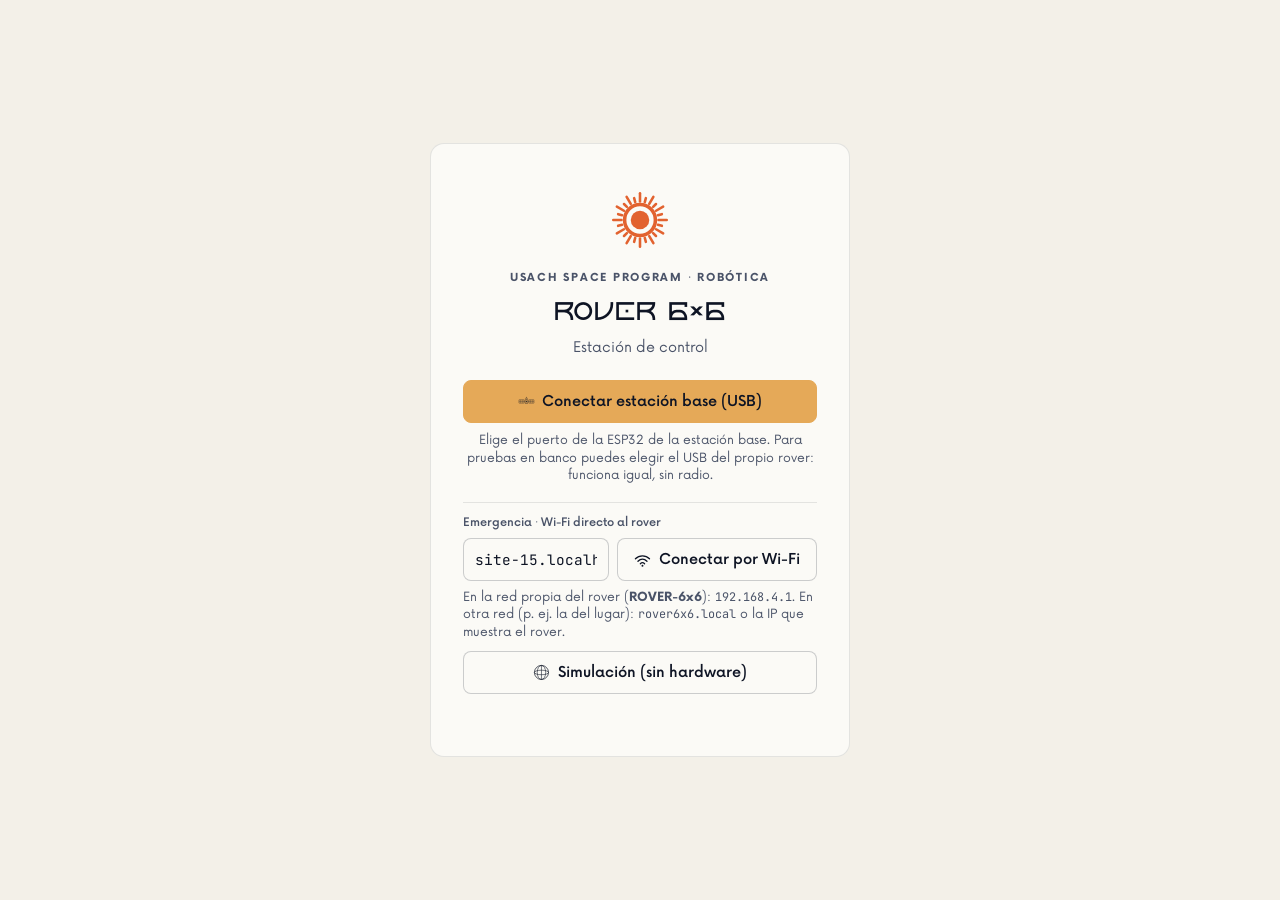
==== commit 501caa4c: "feat(wifi): enlace de emergencia por Wi-Fi (punto de acceso + red configurable) - rover_6x6: nuevo W" ====
--- a/Proyecto_rover_panel/rover_web_gcs/index.html
+++ b/Proyecto_rover_panel/rover_web_gcs/index.html
@@ -30,6 +30,24 @@
             </button>
             <p class="hint">Elige el puerto de la ESP32 de la estación base. Para pruebas en banco
                 puedes elegir el USB del propio rover: funciona igual, sin radio.</p>
+
+            <div class="wifi-connect">
+                <span class="metric-label">Emergencia · Wi-Fi directo al rover</span>
+                <div class="wifi-host-row">
+                    <input id="wifi-host" type="text" spellcheck="false" autocomplete="off"
+                           aria-label="Dirección del rover" placeholder="192.168.4.1">
+                    <button id="btn-connect-wifi" class="btn btn-secondary">
+                        <i class="icon" data-icon="wifi"></i><span>Conectar por Wi-Fi</span>
+                    </button>
+                </div>
+                <p class="hint">En la red propia del rover (<strong>ROVER-6x6</strong>): <code>192.168.4.1</code>.
+                    En otra red (p. ej. la del lugar): <code>rover6x6.local</code> o la IP que muestra el rover.</p>
+                <div id="wifi-rover-links" class="rover-links" hidden>
+                    <p class="hint">Desde GitHub Pages el navegador bloquea el Wi-Fi del rover. Conecta el PC a
+                        la red del rover y abre el panel que sirve él mismo:</p>
+                    <div id="wifi-rover-link-list" class="rover-link-list"></div>
+                </div>
+            </div>
 
             <button id="btn-connect-demo" class="btn btn-ghost">
                 <i class="icon" data-icon="globe"></i><span>Simulación (sin hardware)</span>
@@ -371,6 +389,28 @@
             <span class="metric-label">Última telemetría (RX)</span>
             <pre id="debug-rx-data" class="wire-log wire-rx">—</pre>
         </section>
+
+        <section class="card wifi-card">
+            <h3 class="card-title"><i class="icon" data-icon="wifi"></i>Wi-Fi del rover · emergencia</h3>
+            <div class="kpi-grid wifi-kpis">
+                <div class="kpi kpi-wide"><span class="metric-label">Red propia (punto de acceso)</span><strong id="wifi-ap">--</strong></div>
+                <div class="kpi kpi-wide"><span class="metric-label">Red externa</span><strong id="wifi-sta" data-state="off">--</strong></div>
+                <div class="kpi kpi-wide"><span class="metric-label">Panel en la red externa</span><strong id="wifi-sta-ip">--</strong></div>
+            </div>
+            <p id="wifi-msg" class="hint wifi-msg">Conecta por Wi-Fi o por cable directo al rover para ver y cambiar su red.</p>
+
+            <form id="wifi-form" class="wifi-form" autocomplete="off">
+                <input id="wifi-ssid" type="text" maxlength="32" spellcheck="false" placeholder="Nombre de la red (SSID)" aria-label="Nombre de la red">
+                <input id="wifi-pass" type="password" maxlength="64" placeholder="Clave (vacía si es abierta)" aria-label="Clave de la red">
+                <button type="submit" id="btn-wifi-join" class="btn btn-primary btn-small" data-wifi-action>Unir el rover a esta red</button>
+                <button type="button" id="btn-wifi-scan" class="btn btn-secondary btn-small" data-wifi-action>Buscar redes</button>
+                <button type="button" id="btn-wifi-forget" class="btn btn-secondary btn-small" data-wifi-action>Olvidar red</button>
+            </form>
+            <ul id="wifi-scan-list" class="wifi-nets"></ul>
+            <p class="hint">El rover siempre mantiene su red propia; además se une a la red que elijas aquí y la
+                recuerda al reiniciar. Hay que desarmar antes de cambiarla. Al unirse, su red propia cambia de
+                canal y los conectados a ella se cortan unos segundos. No funciona a través de la estación base.</p>
+        </section>
     </div>
 </main>
 
@@ -399,6 +439,7 @@
 <script src="js/model/RoverModel.js"></script>
 <script src="js/model/LinkStats.js"></script>
 <script src="js/transport/SerialTransport.js"></script>
+<script src="js/transport/WsTransport.js"></script>
 <script src="js/transport/DemoTransport.js"></script>
 <script src="js/transport/Link.js"></script>
 <script src="js/view/dom.js"></script>
@@ -413,6 +454,7 @@
 <script src="js/view/PreflightView.js"></script>
 <script src="js/view/MastView.js"></script>
 <script src="js/view/SignalView.js"></script>
+<script src="js/view/WifiView.js"></script>
 <script src="js/controller/DriveController.js"></script>
 <script src="js/controller/SafetyController.js"></script>
 <script src="js/controller/DiagnosticsController.js"></script>
@@ -420,6 +462,7 @@
 <script src="js/controller/PreflightController.js"></script>
 <script src="js/controller/ConnectionController.js"></script>
 <script src="js/controller/LinkWatchController.js"></script>
+<script src="js/controller/WifiController.js"></script>
 <script src="js/main.js"></script>
 </body>
 </html>
--- a/Proyecto_rover_panel/rover_web_gcs/style.css
+++ b/Proyecto_rover_panel/rover_web_gcs/style.css
@@ -747,6 +747,69 @@
     .chart-grid { grid-template-columns: 1fr; }
 }
 
+/* --- 6b. WI-FI DE EMERGENCIA --- */
+.wifi-connect { display: flex; flex-direction: column; gap: 0.45rem; margin-top: 0.5rem; padding-top: 0.8rem; border-top: 1px solid var(--line); text-align: left; }
+.wifi-host-row { display: flex; gap: 0.5rem; }
+.wifi-host-row .btn { width: auto; flex: none; }
+.wifi-connect code { font-family: var(--font-mono); font-size: 0.95em; }
+
+.wifi-host-row input,
+.wifi-form input {
+    flex: 1;
+    min-width: 0;
+    font: inherit;
+    font-size: 0.9rem;
+    padding: 0.55rem 0.7rem;
+    border: 1px solid var(--line-strong);
+    border-radius: var(--radius);
+    background: var(--surface);
+    color: var(--text);
+}
+.wifi-host-row input { font-family: var(--font-mono); }
+.wifi-host-row input:focus,
+.wifi-form input:focus { outline: 2px solid var(--gold); outline-offset: 1px; }
+
+.rover-links { display: flex; flex-direction: column; gap: 0.35rem; }
+.rover-link-list { display: flex; flex-wrap: wrap; gap: 0.4rem; }
+.rover-link {
+    font-family: var(--font-mono);
+    font-size: 0.85rem;
+    padding: 0.3rem 0.6rem;
+    border: 1px solid var(--line-strong);
+    border-radius: var(--radius);
+    color: var(--ink);
+    text-decoration: none;
+}
+.rover-link:hover { background: var(--warn-soft); }
+
+.wifi-card { grid-column: 1 / -1; }
+.wifi-kpis { margin-bottom: 0.6rem; }
+.wifi-msg { min-height: 1.1rem; margin-bottom: 0.6rem; color: var(--text); }
+.wifi-form { display: flex; flex-wrap: wrap; gap: 0.5rem; margin-bottom: 0.6rem; }
+.wifi-form input { flex: 1 1 200px; }
+.wifi-form .btn { flex: none; }
+
+.wifi-nets { list-style: none; margin: 0 0 0.6rem; padding: 0; display: grid; grid-template-columns: repeat(auto-fill, minmax(220px, 1fr)); gap: 0.4rem; }
+.wifi-nets li {
+    display: flex;
+    flex-direction: column;
+    gap: 0.1rem;
+    padding: 0.5rem 0.7rem;
+    border: 1px solid var(--line);
+    border-radius: var(--radius);
+    cursor: pointer;
+    min-width: 0;
+}
+.wifi-nets li:hover, .wifi-nets li:focus { border-color: var(--gold); background: var(--warn-soft); outline: none; }
+.wifi-nets li strong { font-size: 0.88rem; overflow: hidden; text-overflow: ellipsis; white-space: nowrap; }
+.wifi-nets li span { font-size: 0.75rem; color: var(--text-muted); }
+.wifi-nets li.wifi-net-empty { cursor: default; color: var(--text-muted); }
+
+@media (max-width: 720px) {
+    .wifi-host-row { flex-direction: column; }
+    .wifi-host-row .btn { width: 100%; }
+}
+
 /* --- 7. MODAL PRE-VUELO --- */
 .modal-backdrop {
     position: fixed;
